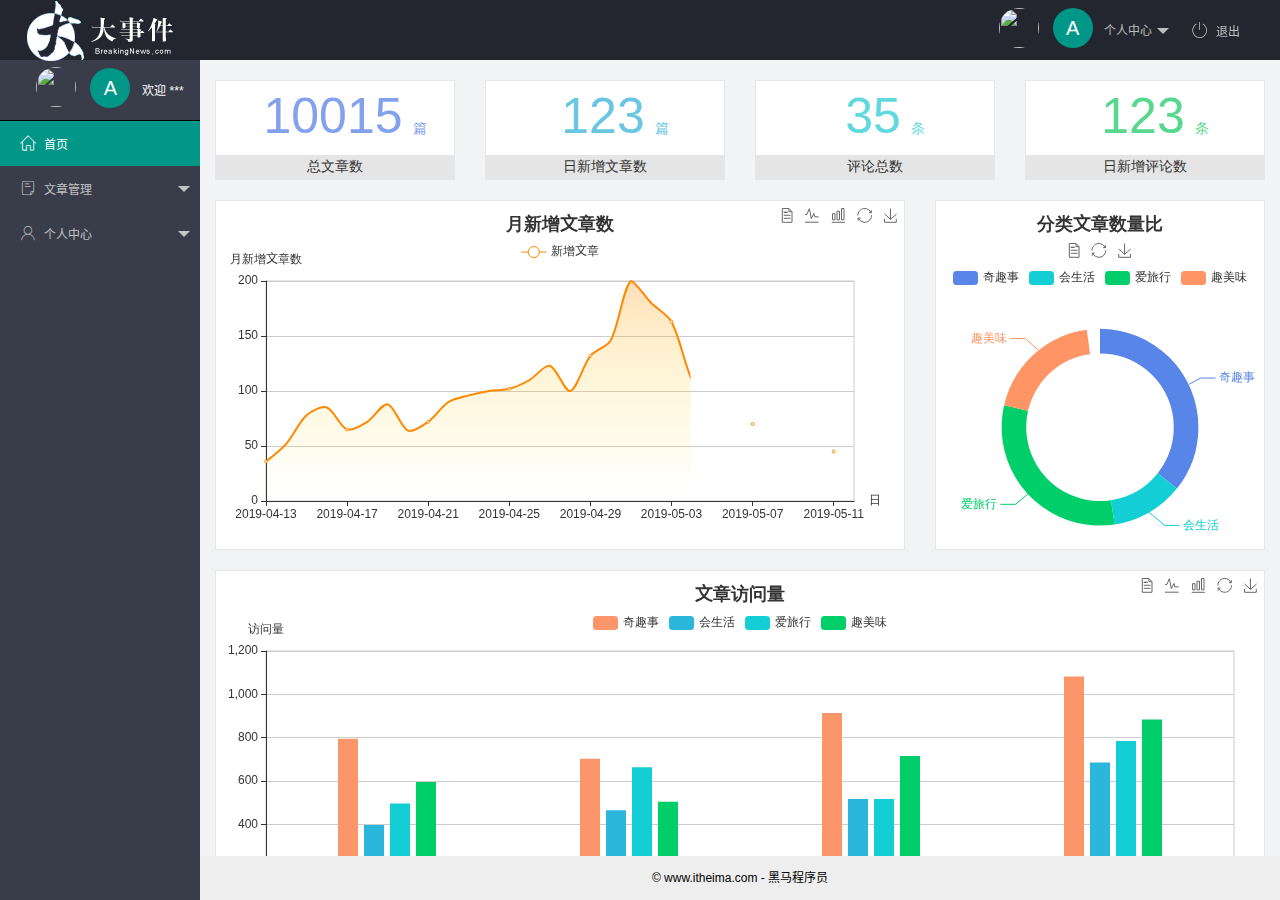
==== index.html @ e5ac7f01 "index完成" ====
<!DOCTYPE html>
<html lang="zh-CN">

<head>
    <meta charset="UTF-8">
    <meta name="viewport" content="width=device-width, initial-scale=1.0">
    <title>大事件后台首页</title>
    <link rel="stylesheet" href="./assets/lib/layui/css/layui.css">
    <link rel="stylesheet" href="./assets/fonts/iconfont.css">
    <link rel="stylesheet" href="./assets/css/index.css">
</head>

<body class="layui-layout-body">
    <div class="layui-layout layui-layout-admin">
        <div class="layui-header">
            <div class="layui-logo">
                <img src="./assets/images/logo.png" alt="">
            </div>
            <!-- 头部区域（可配合layui已有的水平导航） -->
            <ul class="layui-nav layui-layout-right">
                <li class="layui-nav-item">
                    <a href="javascript:;" class="userinfo">
                        <img src="http://t.cn/RCzsdCq" class="layui-nav-img">
                        <span class="textAvatar">A</span>
                        个人中心
                    </a>
                    <dl class="layui-nav-child">
                        <dd><a href="">基本资料</a></dd>
                        <dd><a href="">更换头像</a></dd>
                        <dd><a href="">重置密码</a></dd>
                    </dl>
                </li>
                <li class="layui-nav-item">
                    <a href="javascript:;" id="btnlogout"><span class="iconfont icon-tuichu"></span>退出</a>
                </li>
            </ul>
        </div>

        <div class="layui-side layui-bg-black">
            <div class="layui-side-scroll">
                <div class="userinfo">
                    <img src="http://t.cn/RCzsdCq" class="layui-nav-img">
                    <span class="textAvatar">A</span>
                    <span class="welcome">欢迎 ***</span>
                </div>
                <!-- 左侧导航区域（可配合layui已有的垂直导航） -->
                <ul class="layui-nav layui-nav-tree" lay-shrink="all">
                    <li class="layui-nav-item layui-this">
                        <a href="./home/dashboard.html" target="fm"><span class="iconfont icon-home"></span>首页</a>
                    </li>
                    <li class="layui-nav-item">
                        <a class="" href="javascript:;"><span class="iconfont icon-16"></span>文章管理</a>
                        <dl class="layui-nav-child">
                            <dd><a href="javascript:;"><i class="layui-icon layui-icon-app"></i> 文章类别</a></dd>
                            <dd><a href="javascript:;"><i class="layui-icon layui-icon-app"></i> 文章列表</a></dd>
                            <dd><a href="javascript:;"><i class="layui-icon layui-icon-app"></i> 文章发布</a></dd>
                        </dl>
                    </li>
                    <li class="layui-nav-item">
                        <a href="javascript:;"><span class="iconfont icon-user"></span>个人中心</a>
                        <dl class="layui-nav-child">
                            <dd><a href="javascript:;"><i class="layui-icon layui-icon-app"></i> 基本资料</a></dd>
                            <dd><a href="javascript:;"><i class="layui-icon layui-icon-app"></i> 更换头像</a></dd>
                            <dd><a href="javascript:;"><i class="layui-icon layui-icon-app"></i> 重置密码</a></dd>
                        </dl>
                    </li>
                </ul>
            </div>
        </div>

        <div class="layui-body">
            <!-- 内容主体区域 -->
            <iframe src="./home/dashboard.html" name="fm" frameborder="0"></iframe>
        </div>

        <div class="layui-footer">
            <!-- 底部固定区域 -->
            © www.itheima.com - 黑马程序员
        </div>
    </div>

    <script src="./assets/lib/layui/layui.all.js"></script>
    <script src="./assets/lib/jquery.js"></script>
    <script src="./assets/js/baseAPI.js"></script>
    <script src="./assets/js/index.js"></script>
</body>

</html>
---- assets/lib/layui/css/layui.css ----
/** layui-v2.5.5 MIT License By https://www.layui.com */
 .layui-inline,img{display:inline-block;vertical-align:middle}h1,h2,h3,h4,h5,h6{font-weight:400}.layui-edge,.layui-header,.layui-inline,.layui-main{position:relative}.layui-body,.layui-edge,.layui-elip{overflow:hidden}.layui-btn,.layui-edge,.layui-inline,img{vertical-align:middle}.layui-btn,.layui-disabled,.layui-icon,.layui-unselect{-moz-user-select:none;-webkit-user-select:none;-ms-user-select:none}.layui-elip,.layui-form-checkbox span,.layui-form-pane .layui-form-label{text-overflow:ellipsis;white-space:nowrap}.layui-breadcrumb,.layui-tree-btnGroup{visibility:hidden}blockquote,body,button,dd,div,dl,dt,form,h1,h2,h3,h4,h5,h6,input,li,ol,p,pre,td,textarea,th,ul{margin:0;padding:0;-webkit-tap-highlight-color:rgba(0,0,0,0)}a:active,a:hover{outline:0}img{border:none}li{list-style:none}table{border-collapse:collapse;border-spacing:0}h4,h5,h6{font-size:100%}button,input,optgroup,option,select,textarea{font-family:inherit;font-size:inherit;font-style:inherit;font-weight:inherit;outline:0}pre{white-space:pre-wrap;white-space:-moz-pre-wrap;white-space:-pre-wrap;white-space:-o-pre-wrap;word-wrap:break-word}body{line-height:24px;font:14px Helvetica Neue,Helvetica,PingFang SC,Tahoma,Arial,sans-serif}hr{height:1px;margin:10px 0;border:0;clear:both}a{color:#333;text-decoration:none}a:hover{color:#777}a cite{font-style:normal;*cursor:pointer}.layui-border-box,.layui-border-box *{box-sizing:border-box}.layui-box,.layui-box *{box-sizing:content-box}.layui-clear{clear:both;*zoom:1}.layui-clear:after{content:'\20';clear:both;*zoom:1;display:block;height:0}.layui-inline{*display:inline;*zoom:1}.layui-edge{display:inline-block;width:0;height:0;border-width:6px;border-style:dashed;border-color:transparent}.layui-edge-top{top:-4px;border-bottom-color:#999;border-bottom-style:solid}.layui-edge-right{border-left-color:#999;border-left-style:solid}.layui-edge-bottom{top:2px;border-top-color:#999;border-top-style:solid}.layui-edge-left{border-right-color:#999;border-right-style:solid}.layui-disabled,.layui-disabled:hover{color:#d2d2d2!important;cursor:not-allowed!important}.layui-circle{border-radius:100%}.layui-show{display:block!important}.layui-hide{display:none!important}@font-face{font-family:layui-icon;src:url(../font/iconfont.eot?v=250);src:url(../font/iconfont.eot?v=250#iefix) format('embedded-opentype'),url(../font/iconfont.woff2?v=250) format('woff2'),url(../font/iconfont.woff?v=250) format('woff'),url(../font/iconfont.ttf?v=250) format('truetype'),url(../font/iconfont.svg?v=250#layui-icon) format('svg')}.layui-icon{font-family:layui-icon!important;font-size:16px;font-style:normal;-webkit-font-smoothing:antialiased;-moz-osx-font-smoothing:grayscale}.layui-icon-reply-fill:before{content:"\e611"}.layui-icon-set-fill:before{content:"\e614"}.layui-icon-menu-fill:before{content:"\e60f"}.layui-icon-search:before{content:"\e615"}.layui-icon-share:before{content:"\e641"}.layui-icon-set-sm:before{content:"\e620"}.layui-icon-engine:before{content:"\e628"}.layui-icon-close:before{content:"\1006"}.layui-icon-close-fill:before{content:"\1007"}.layui-icon-chart-screen:before{content:"\e629"}.layui-icon-star:before{content:"\e600"}.layui-icon-circle-dot:before{content:"\e617"}.layui-icon-chat:before{content:"\e606"}.layui-icon-release:before{content:"\e609"}.layui-icon-list:before{content:"\e60a"}.layui-icon-chart:before{content:"\e62c"}.layui-icon-ok-circle:before{content:"\1005"}.layui-icon-layim-theme:before{content:"\e61b"}.layui-icon-table:before{content:"\e62d"}.layui-icon-right:before{content:"\e602"}.layui-icon-left:before{content:"\e603"}.layui-icon-cart-simple:before{content:"\e698"}.layui-icon-face-cry:before{content:"\e69c"}.layui-icon-face-smile:before{content:"\e6af"}.layui-icon-survey:before{content:"\e6b2"}.layui-icon-tree:before{content:"\e62e"}.layui-icon-upload-circle:before{content:"\e62f"}.layui-icon-add-circle:before{content:"\e61f"}.layui-icon-download-circle:before{content:"\e601"}.layui-icon-templeate-1:before{content:"\e630"}.layui-icon-util:before{content:"\e631"}.layui-icon-face-surprised:before{content:"\e664"}.layui-icon-edit:before{content:"\e642"}.layui-icon-speaker:before{content:"\e645"}.layui-icon-down:before{content:"\e61a"}.layui-icon-file:before{content:"\e621"}.layui-icon-layouts:before{content:"\e632"}.layui-icon-rate-half:before{content:"\e6c9"}.layui-icon-add-circle-fine:before{content:"\e608"}.layui-icon-prev-circle:before{content:"\e633"}.layui-icon-read:before{content:"\e705"}.layui-icon-404:before{content:"\e61c"}.layui-icon-carousel:before{content:"\e634"}.layui-icon-help:before{content:"\e607"}.layui-icon-code-circle:before{content:"\e635"}.layui-icon-water:before{content:"\e636"}.layui-icon-username:before{content:"\e66f"}.layui-icon-find-fill:before{content:"\e670"}.layui-icon-about:before{content:"\e60b"}.layui-icon-location:before{content:"\e715"}.layui-icon-up:before{content:"\e619"}.layui-icon-pause:before{content:"\e651"}.layui-icon-date:before{content:"\e637"}.layui-icon-layim-uploadfile:before{content:"\e61d"}.layui-icon-delete:before{content:"\e640"}.layui-icon-play:before{content:"\e652"}.layui-icon-top:before{content:"\e604"}.layui-icon-friends:before{content:"\e612"}.layui-icon-refresh-3:before{content:"\e9aa"}.layui-icon-ok:before{content:"\e605"}.layui-icon-layer:before{content:"\e638"}.layui-icon-face-smile-fine:before{content:"\e60c"}.layui-icon-dollar:before{content:"\e659"}.layui-icon-group:before{content:"\e613"}.layui-icon-layim-download:before{content:"\e61e"}.layui-icon-picture-fine:before{content:"\e60d"}.layui-icon-link:before{content:"\e64c"}.layui-icon-diamond:before{content:"\e735"}.layui-icon-log:before{content:"\e60e"}.layui-icon-rate-solid:before{content:"\e67a"}.layui-icon-fonts-del:before{content:"\e64f"}.layui-icon-unlink:before{content:"\e64d"}.layui-icon-fonts-clear:before{content:"\e639"}.layui-icon-triangle-r:before{content:"\e623"}.layui-icon-circle:before{content:"\e63f"}.layui-icon-radio:before{content:"\e643"}.layui-icon-align-center:before{content:"\e647"}.layui-icon-align-right:before{content:"\e648"}.layui-icon-align-left:before{content:"\e649"}.layui-icon-loading-1:before{content:"\e63e"}.layui-icon-return:before{content:"\e65c"}.layui-icon-fonts-strong:before{content:"\e62b"}.layui-icon-upload:before{content:"\e67c"}.layui-icon-dialogue:before{content:"\e63a"}.layui-icon-video:before{content:"\e6ed"}.layui-icon-headset:before{content:"\e6fc"}.layui-icon-cellphone-fine:before{content:"\e63b"}.layui-icon-add-1:before{content:"\e654"}.layui-icon-face-smile-b:before{content:"\e650"}.layui-icon-fonts-html:before{content:"\e64b"}.layui-icon-form:before{content:"\e63c"}.layui-icon-cart:before{content:"\e657"}.layui-icon-camera-fill:before{content:"\e65d"}.layui-icon-tabs:before{content:"\e62a"}.layui-icon-fonts-code:before{content:"\e64e"}.layui-icon-fire:before{content:"\e756"}.layui-icon-set:before{content:"\e716"}.layui-icon-fonts-u:before{content:"\e646"}.layui-icon-triangle-d:before{content:"\e625"}.layui-icon-tips:before{content:"\e702"}.layui-icon-picture:before{content:"\e64a"}.layui-icon-more-vertical:before{content:"\e671"}.layui-icon-flag:before{content:"\e66c"}.layui-icon-loading:before{content:"\e63d"}.layui-icon-fonts-i:before{content:"\e644"}.layui-icon-refresh-1:before{content:"\e666"}.layui-icon-rmb:before{content:"\e65e"}.layui-icon-home:before{content:"\e68e"}.layui-icon-user:before{content:"\e770"}.layui-icon-notice:before{content:"\e667"}.layui-icon-login-weibo:before{content:"\e675"}.layui-icon-voice:before{content:"\e688"}.layui-icon-upload-drag:before{content:"\e681"}.layui-icon-login-qq:before{content:"\e676"}.layui-icon-snowflake:before{content:"\e6b1"}.layui-icon-file-b:before{content:"\e655"}.layui-icon-template:before{content:"\e663"}.layui-icon-auz:before{content:"\e672"}.layui-icon-console:before{content:"\e665"}.layui-icon-app:before{content:"\e653"}.layui-icon-prev:before{content:"\e65a"}.layui-icon-website:before{content:"\e7ae"}.layui-icon-next:before{content:"\e65b"}.layui-icon-component:before{content:"\e857"}.layui-icon-more:before{content:"\e65f"}.layui-icon-login-wechat:before{content:"\e677"}.layui-icon-shrink-right:before{content:"\e668"}.layui-icon-spread-left:before{content:"\e66b"}.layui-icon-camera:before{content:"\e660"}.layui-icon-note:before{content:"\e66e"}.layui-icon-refresh:before{content:"\e669"}.layui-icon-female:before{content:"\e661"}.layui-icon-male:before{content:"\e662"}.layui-icon-password:before{content:"\e673"}.layui-icon-senior:before{content:"\e674"}.layui-icon-theme:before{content:"\e66a"}.layui-icon-tread:before{content:"\e6c5"}.layui-icon-praise:before{content:"\e6c6"}.layui-icon-star-fill:before{content:"\e658"}.layui-icon-rate:before{content:"\e67b"}.layui-icon-template-1:before{content:"\e656"}.layui-icon-vercode:before{content:"\e679"}.layui-icon-cellphone:before{content:"\e678"}.layui-icon-screen-full:before{content:"\e622"}.layui-icon-screen-restore:before{content:"\e758"}.layui-icon-cols:before{content:"\e610"}.layui-icon-export:before{content:"\e67d"}.layui-icon-print:before{content:"\e66d"}.layui-icon-slider:before{content:"\e714"}.layui-icon-addition:before{content:"\e624"}.layui-icon-subtraction:before{content:"\e67e"}.layui-icon-service:before{content:"\e626"}.layui-icon-transfer:before{content:"\e691"}.layui-main{width:1140px;margin:0 auto}.layui-header{z-index:1000;height:60px}.layui-header a:hover{transition:all .5s;-webkit-transition:all .5s}.layui-side{position:fixed;left:0;top:0;bottom:0;z-index:999;width:200px;overflow-x:hidden}.layui-side-scroll{position:relative;width:220px;height:100%;overflow-x:hidden}.layui-body{position:absolute;left:200px;right:0;top:0;bottom:0;z-index:998;width:auto;overflow-y:auto;box-sizing:border-box}.layui-layout-body{overflow:hidden}.layui-layout-admin .layui-header{background-color:#23262E}.layui-layout-admin .layui-side{top:60px;width:200px;overflow-x:hidden}.layui-layout-admin .layui-body{position:fixed;top:60px;bottom:44px}.layui-layout-admin .layui-main{width:auto;margin:0 15px}.layui-layout-admin .layui-footer{position:fixed;left:200px;right:0;bottom:0;height:44px;line-height:44px;padding:0 15px;background-color:#eee}.layui-layout-admin .layui-logo{position:absolute;left:0;top:0;width:200px;height:100%;line-height:60px;text-align:center;color:#009688;font-size:16px}.layui-layout-admin .layui-header .layui-nav{background:0 0}.layui-layout-left{position:absolute!important;left:200px;top:0}.layui-layout-right{position:absolute!important;right:0;top:0}.layui-container{position:relative;margin:0 auto;padding:0 15px;box-sizing:border-box}.layui-fluid{position:relative;margin:0 auto;padding:0 15px}.layui-row:after,.layui-row:before{content:'';display:block;clear:both}.layui-col-lg1,.layui-col-lg10,.layui-col-lg11,.layui-col-lg12,.layui-col-lg2,.layui-col-lg3,.layui-col-lg4,.layui-col-lg5,.layui-col-lg6,.layui-col-lg7,.layui-col-lg8,.layui-col-lg9,.layui-col-md1,.layui-col-md10,.layui-col-md11,.layui-col-md12,.layui-col-md2,.layui-col-md3,.layui-col-md4,.layui-col-md5,.layui-col-md6,.layui-col-md7,.layui-col-md8,.layui-col-md9,.layui-col-sm1,.layui-col-sm10,.layui-col-sm11,.layui-col-sm12,.layui-col-sm2,.layui-col-sm3,.layui-col-sm4,.layui-col-sm5,.layui-col-sm6,.layui-col-sm7,.layui-col-sm8,.layui-col-sm9,.layui-col-xs1,.layui-col-xs10,.layui-col-xs11,.layui-col-xs12,.layui-col-xs2,.layui-col-xs3,.layui-col-xs4,.layui-col-xs5,.layui-col-xs6,.layui-col-xs7,.layui-col-xs8,.layui-col-xs9{position:relative;display:block;box-sizing:border-box}.layui-col-xs1,.layui-col-xs10,.layui-col-xs11,.layui-col-xs12,.layui-col-xs2,.layui-col-xs3,.layui-col-xs4,.layui-col-xs5,.layui-col-xs6,.layui-col-xs7,.layui-col-xs8,.layui-col-xs9{float:left}.layui-col-xs1{width:8.33333333%}.layui-col-xs2{width:16.66666667%}.layui-col-xs3{width:25%}.layui-col-xs4{width:33.33333333%}.layui-col-xs5{width:41.66666667%}.layui-col-xs6{width:50%}.layui-col-xs7{width:58.33333333%}.layui-col-xs8{width:66.66666667%}.layui-col-xs9{width:75%}.layui-col-xs10{width:83.33333333%}.layui-col-xs11{width:91.66666667%}.layui-col-xs12{width:100%}.layui-col-xs-offset1{margin-left:8.33333333%}.layui-col-xs-offset2{margin-left:16.66666667%}.layui-col-xs-offset3{margin-left:25%}.layui-col-xs-offset4{margin-left:33.33333333%}.layui-col-xs-offset5{margin-left:41.66666667%}.layui-col-xs-offset6{margin-left:50%}.layui-col-xs-offset7{margin-left:58.33333333%}.layui-col-xs-offset8{margin-left:66.66666667%}.layui-col-xs-offset9{margin-left:75%}.layui-col-xs-offset10{margin-left:83.33333333%}.layui-col-xs-offset11{margin-left:91.66666667%}.layui-col-xs-offset12{margin-left:100%}@media screen and (max-width:768px){.layui-hide-xs{display:none!important}.layui-show-xs-block{display:block!important}.layui-show-xs-inline{display:inline!important}.layui-show-xs-inline-block{display:inline-block!important}}@media screen and (min-width:768px){.layui-container{width:750px}.layui-hide-sm{display:none!important}.layui-show-sm-block{display:block!important}.layui-show-sm-inline{display:inline!important}.layui-show-sm-inline-block{display:inline-block!important}.layui-col-sm1,.layui-col-sm10,.layui-col-sm11,.layui-col-sm12,.layui-col-sm2,.layui-col-sm3,.layui-col-sm4,.layui-col-sm5,.layui-col-sm6,.layui-col-sm7,.layui-col-sm8,.layui-col-sm9{float:left}.layui-col-sm1{width:8.33333333%}.layui-col-sm2{width:16.66666667%}.layui-col-sm3{width:25%}.layui-col-sm4{width:33.33333333%}.layui-col-sm5{width:41.66666667%}.layui-col-sm6{width:50%}.layui-col-sm7{width:58.33333333%}.layui-col-sm8{width:66.66666667%}.layui-col-sm9{width:75%}.layui-col-sm10{width:83.33333333%}.layui-col-sm11{width:91.66666667%}.layui-col-sm12{width:100%}.layui-col-sm-offset1{margin-left:8.33333333%}.layui-col-sm-offset2{margin-left:16.66666667%}.layui-col-sm-offset3{margin-left:25%}.layui-col-sm-offset4{margin-left:33.33333333%}.layui-col-sm-offset5{margin-left:41.66666667%}.layui-col-sm-offset6{margin-left:50%}.layui-col-sm-offset7{margin-left:58.33333333%}.layui-col-sm-offset8{margin-left:66.66666667%}.layui-col-sm-offset9{margin-left:75%}.layui-col-sm-offset10{margin-left:83.33333333%}.layui-col-sm-offset11{margin-left:91.66666667%}.layui-col-sm-offset12{margin-left:100%}}@media screen and (min-width:992px){.layui-container{width:970px}.layui-hide-md{display:none!important}.layui-show-md-block{display:block!important}.layui-show-md-inline{display:inline!important}.layui-show-md-inline-block{display:inline-block!important}.layui-col-md1,.layui-col-md10,.layui-col-md11,.layui-col-md12,.layui-col-md2,.layui-col-md3,.layui-col-md4,.layui-col-md5,.layui-col-md6,.layui-col-md7,.layui-col-md8,.layui-col-md9{float:left}.layui-col-md1{width:8.33333333%}.layui-col-md2{width:16.66666667%}.layui-col-md3{width:25%}.layui-col-md4{width:33.33333333%}.layui-col-md5{width:41.66666667%}.layui-col-md6{width:50%}.layui-col-md7{width:58.33333333%}.layui-col-md8{width:66.66666667%}.layui-col-md9{width:75%}.layui-col-md10{width:83.33333333%}.layui-col-md11{width:91.66666667%}.layui-col-md12{width:100%}.layui-col-md-offset1{margin-left:8.33333333%}.layui-col-md-offset2{margin-left:16.66666667%}.layui-col-md-offset3{margin-left:25%}.layui-col-md-offset4{margin-left:33.33333333%}.layui-col-md-offset5{margin-left:41.66666667%}.layui-col-md-offset6{margin-left:50%}.layui-col-md-offset7{margin-left:58.33333333%}.layui-col-md-offset8{margin-left:66.66666667%}.layui-col-md-offset9{margin-left:75%}.layui-col-md-offset10{margin-left:83.33333333%}.layui-col-md-offset11{margin-left:91.66666667%}.layui-col-md-offset12{margin-left:100%}}@media screen and (min-width:1200px){.layui-container{width:1170px}.layui-hide-lg{display:none!important}.layui-show-lg-block{display:block!important}.layui-show-lg-inline{display:inline!important}.layui-show-lg-inline-block{display:inline-block!important}.layui-col-lg1,.layui-col-lg10,.layui-col-lg11,.layui-col-lg12,.layui-col-lg2,.layui-col-lg3,.layui-col-lg4,.layui-col-lg5,.layui-col-lg6,.layui-col-lg7,.layui-col-lg8,.layui-col-lg9{float:left}.layui-col-lg1{width:8.33333333%}.layui-col-lg2{width:16.66666667%}.layui-col-lg3{width:25%}.layui-col-lg4{width:33.33333333%}.layui-col-lg5{width:41.66666667%}.layui-col-lg6{width:50%}.layui-col-lg7{width:58.33333333%}.layui-col-lg8{width:66.66666667%}.layui-col-lg9{width:75%}.layui-col-lg10{width:83.33333333%}.layui-col-lg11{width:91.66666667%}.layui-col-lg12{width:100%}.layui-col-lg-offset1{margin-left:8.33333333%}.layui-col-lg-offset2{margin-left:16.66666667%}.layui-col-lg-offset3{margin-left:25%}.layui-col-lg-offset4{margin-left:33.33333333%}.layui-col-lg-offset5{margin-left:41.66666667%}.layui-col-lg-offset6{margin-left:50%}.layui-col-lg-offset7{margin-left:58.33333333%}.layui-col-lg-offset8{margin-left:66.66666667%}.layui-col-lg-offset9{margin-left:75%}.layui-col-lg-offset10{margin-left:83.33333333%}.layui-col-lg-offset11{margin-left:91.66666667%}.layui-col-lg-offset12{margin-left:100%}}.layui-col-space1{margin:-.5px}.layui-col-space1>*{padding:.5px}.layui-col-space3{margin:-1.5px}.layui-col-space3>*{padding:1.5px}.layui-col-space5{margin:-2.5px}.layui-col-space5>*{padding:2.5px}.layui-col-space8{margin:-3.5px}.layui-col-space8>*{padding:3.5px}.layui-col-space10{margin:-5px}.layui-col-space10>*{padding:5px}.layui-col-space12{margin:-6px}.layui-col-space12>*{padding:6px}.layui-col-space15{margin:-7.5px}.layui-col-space15>*{padding:7.5px}.layui-col-space18{margin:-9px}.layui-col-space18>*{padding:9px}.layui-col-space20{margin:-10px}.layui-col-space20>*{padding:10px}.layui-col-space22{margin:-11px}.layui-col-space22>*{padding:11px}.layui-col-space25{margin:-12.5px}.layui-col-space25>*{padding:12.5px}.layui-col-space30{margin:-15px}.layui-col-space30>*{padding:15px}.layui-btn,.layui-input,.layui-select,.layui-textarea,.layui-upload-button{outline:0;-webkit-appearance:none;transition:all .3s;-webkit-transition:all .3s;box-sizing:border-box}.layui-elem-quote{margin-bottom:10px;padding:15px;line-height:22px;border-left:5px solid #009688;border-radius:0 2px 2px 0;background-color:#f2f2f2}.layui-quote-nm{border-style:solid;border-width:1px 1px 1px 5px;background:0 0}.layui-elem-field{margin-bottom:10px;padding:0;border-width:1px;border-style:solid}.layui-elem-field legend{margin-left:20px;padding:0 10px;font-size:20px;font-weight:300}.layui-field-title{margin:10px 0 20px;border-width:1px 0 0}.layui-field-box{padding:10px 15px}.layui-field-title .layui-field-box{padding:10px 0}.layui-progress{position:relative;height:6px;border-radius:20px;background-color:#e2e2e2}.layui-progress-bar{position:absolute;left:0;top:0;width:0;max-width:100%;height:6px;border-radius:20px;text-align:right;background-color:#5FB878;transition:all .3s;-webkit-transition:all .3s}.layui-progress-big,.layui-progress-big .layui-progress-bar{height:18px;line-height:18px}.layui-progress-text{position:relative;top:-20px;line-height:18px;font-size:12px;color:#666}.layui-progress-big .layui-progress-text{position:static;padding:0 10px;color:#fff}.layui-collapse{border-width:1px;border-style:solid;border-radius:2px}.layui-colla-content,.layui-colla-item{border-top-width:1px;border-top-style:solid}.layui-colla-item:first-child{border-top:none}.layui-colla-title{position:relative;height:42px;line-height:42px;padding:0 15px 0 35px;color:#333;background-color:#f2f2f2;cursor:pointer;font-size:14px;overflow:hidden}.layui-colla-content{display:none;padding:10px 15px;line-height:22px;color:#666}.layui-colla-icon{position:absolute;left:15px;top:0;font-size:14px}.layui-card{margin-bottom:15px;border-radius:2px;background-color:#fff;box-shadow:0 1px 2px 0 rgba(0,0,0,.05)}.layui-card:last-child{margin-bottom:0}.layui-card-header{position:relative;height:42px;line-height:42px;padding:0 15px;border-bottom:1px solid #f6f6f6;color:#333;border-radius:2px 2px 0 0;font-size:14px}.layui-bg-black,.layui-bg-blue,.layui-bg-cyan,.layui-bg-green,.layui-bg-orange,.layui-bg-red{color:#fff!important}.layui-card-body{position:relative;padding:10px 15px;line-height:24px}.layui-card-body[pad15]{padding:15px}.layui-card-body[pad20]{padding:20px}.layui-card-body .layui-table{margin:5px 0}.layui-card .layui-tab{margin:0}.layui-panel-window{position:relative;padding:15px;border-radius:0;border-top:5px solid #E6E6E6;background-color:#fff}.layui-auxiliar-moving{position:fixed;left:0;right:0;top:0;bottom:0;width:100%;height:100%;background:0 0;z-index:9999999999}.layui-form-label,.layui-form-mid,.layui-form-select,.layui-input-block,.layui-input-inline,.layui-textarea{position:relative}.layui-bg-red{background-color:#FF5722!important}.layui-bg-orange{background-color:#FFB800!important}.layui-bg-green{background-color:#009688!important}.layui-bg-cyan{background-color:#2F4056!important}.layui-bg-blue{background-color:#1E9FFF!important}.layui-bg-black{background-color:#393D49!important}.layui-bg-gray{background-color:#eee!important;color:#666!important}.layui-badge-rim,.layui-colla-content,.layui-colla-item,.layui-collapse,.layui-elem-field,.layui-form-pane .layui-form-item[pane],.layui-form-pane .layui-form-label,.layui-input,.layui-layedit,.layui-layedit-tool,.layui-quote-nm,.layui-select,.layui-tab-bar,.layui-tab-card,.layui-tab-title,.layui-tab-title .layui-this:after,.layui-textarea{border-color:#e6e6e6}.layui-timeline-item:before,hr{background-color:#e6e6e6}.layui-text{line-height:22px;font-size:14px;color:#666}.layui-text h1,.layui-text h2,.layui-text h3{font-weight:500;color:#333}.layui-text h1{font-size:30px}.layui-text h2{font-size:24px}.layui-text h3{font-size:18px}.layui-text a:not(.layui-btn){color:#01AAED}.layui-text a:not(.layui-btn):hover{text-decoration:underline}.layui-text ul{padding:5px 0 5px 15px}.layui-text ul li{margin-top:5px;list-style-type:disc}.layui-text em,.layui-word-aux{color:#999!important;padding:0 5px!important}.layui-btn{display:inline-block;height:38px;line-height:38px;padding:0 18px;background-color:#009688;color:#fff;white-space:nowrap;text-align:center;font-size:14px;border:none;border-radius:2px;cursor:pointer}.layui-btn:hover{opacity:.8;filter:alpha(opacity=80);color:#fff}.layui-btn:active{opacity:1;filter:alpha(opacity=100)}.layui-btn+.layui-btn{margin-left:10px}.layui-btn-container{font-size:0}.layui-btn-container .layui-btn{margin-right:10px;margin-bottom:10px}.layui-btn-container .layui-btn+.layui-btn{margin-left:0}.layui-table .layui-btn-container .layui-btn{margin-bottom:9px}.layui-btn-radius{border-radius:100px}.layui-btn .layui-icon{margin-right:3px;font-size:18px;vertical-align:bottom;vertical-align:middle\9}.layui-btn-primary{border:1px solid #C9C9C9;background-color:#fff;color:#555}.layui-btn-primary:hover{border-color:#009688;color:#333}.layui-btn-normal{background-color:#1E9FFF}.layui-btn-warm{background-color:#FFB800}.layui-btn-danger{background-color:#FF5722}.layui-btn-checked{background-color:#5FB878}.layui-btn-disabled,.layui-btn-disabled:active,.layui-btn-disabled:hover{border:1px solid #e6e6e6;background-color:#FBFBFB;color:#C9C9C9;cursor:not-allowed;opacity:1}.layui-btn-lg{height:44px;line-height:44px;padding:0 25px;font-size:16px}.layui-btn-sm{height:30px;line-height:30px;padding:0 10px;font-size:12px}.layui-btn-sm i{font-size:16px!important}.layui-btn-xs{height:22px;line-height:22px;padding:0 5px;font-size:12px}.layui-btn-xs i{font-size:14px!important}.layui-btn-group{display:inline-block;vertical-align:middle;font-size:0}.layui-btn-group .layui-btn{margin-left:0!important;margin-right:0!important;border-left:1px solid rgba(255,255,255,.5);border-radius:0}.layui-btn-group .layui-btn-primary{border-left:none}.layui-btn-group .layui-btn-primary:hover{border-color:#C9C9C9;color:#009688}.layui-btn-group .layui-btn:first-child{border-left:none;border-radius:2px 0 0 2px}.layui-btn-group .layui-btn-primary:first-child{border-left:1px solid #c9c9c9}.layui-btn-group .layui-btn:last-child{border-radius:0 2px 2px 0}.layui-btn-group .layui-btn+.layui-btn{margin-left:0}.layui-btn-group+.layui-btn-group{margin-left:10px}.layui-btn-fluid{width:100%}.layui-input,.layui-select,.layui-textarea{height:38px;line-height:1.3;line-height:38px\9;border-width:1px;border-style:solid;background-color:#fff;border-radius:2px}.layui-input::-webkit-input-placeholder,.layui-select::-webkit-input-placeholder,.layui-textarea::-webkit-input-placeholder{line-height:1.3}.layui-input,.layui-textarea{display:block;width:100%;padding-left:10px}.layui-input:hover,.layui-textarea:hover{border-color:#D2D2D2!important}.layui-input:focus,.layui-textarea:focus{border-color:#C9C9C9!important}.layui-textarea{min-height:100px;height:auto;line-height:20px;padding:6px 10px;resize:vertical}.layui-select{padding:0 10px}.layui-form input[type=checkbox],.layui-form input[type=radio],.layui-form select{display:none}.layui-form [lay-ignore]{display:initial}.layui-form-item{margin-bottom:15px;clear:both;*zoom:1}.layui-form-item:after{content:'\20';clear:both;*zoom:1;display:block;height:0}.layui-form-label{float:left;display:block;padding:9px 15px;width:80px;font-weight:400;line-height:20px;text-align:right}.layui-form-label-col{display:block;float:none;padding:9px 0;line-height:20px;text-align:left}.layui-form-item .layui-inline{margin-bottom:5px;margin-right:10px}.layui-input-block{margin-left:110px;min-height:36px}.layui-input-inline{display:inline-block;vertical-align:middle}.layui-form-item .layui-input-inline{float:left;width:190px;margin-right:10px}.layui-form-text .layui-input-inline{width:auto}.layui-form-mid{float:left;display:block;padding:9px 0!important;line-height:20px;margin-right:10px}.layui-form-danger+.layui-form-select .layui-input,.layui-form-danger:focus{border-color:#FF5722!important}.layui-form-select .layui-input{padding-right:30px;cursor:pointer}.layui-form-select .layui-edge{position:absolute;right:10px;top:50%;margin-top:-3px;cursor:pointer;border-width:6px;border-top-color:#c2c2c2;border-top-style:solid;transition:all .3s;-webkit-transition:all .3s}.layui-form-select dl{display:none;position:absolute;left:0;top:42px;padding:5px 0;z-index:899;min-width:100%;border:1px solid #d2d2d2;max-height:300px;overflow-y:auto;background-color:#fff;border-radius:2px;box-shadow:0 2px 4px rgba(0,0,0,.12);box-sizing:border-box}.layui-form-select dl dd,.layui-form-select dl dt{padding:0 10px;line-height:36px;white-space:nowrap;overflow:hidden;text-overflow:ellipsis}.layui-form-select dl dt{font-size:12px;color:#999}.layui-form-select dl dd{cursor:pointer}.layui-form-select dl dd:hover{background-color:#f2f2f2;-webkit-transition:.5s all;transition:.5s all}.layui-form-select .layui-select-group dd{padding-left:20px}.layui-form-select dl dd.layui-select-tips{padding-left:10px!important;color:#999}.layui-form-select dl dd.layui-this{background-color:#5FB878;color:#fff}.layui-form-checkbox,.layui-form-select dl dd.layui-disabled{background-color:#fff}.layui-form-selected dl{display:block}.layui-form-checkbox,.layui-form-checkbox *,.layui-form-switch{display:inline-block;vertical-align:middle}.layui-form-selected .layui-edge{margin-top:-9px;-webkit-transform:rotate(180deg);transform:rotate(180deg);margin-top:-3px\9}:root .layui-form-selected .layui-edge{margin-top:-9px\0/IE9}.layui-form-selectup dl{top:auto;bottom:42px}.layui-select-none{margin:5px 0;text-align:center;color:#999}.layui-select-disabled .layui-disabled{border-color:#eee!important}.layui-select-disabled .layui-edge{border-top-color:#d2d2d2}.layui-form-checkbox{position:relative;height:30px;line-height:30px;margin-right:10px;padding-right:30px;cursor:pointer;font-size:0;-webkit-transition:.1s linear;transition:.1s linear;box-sizing:border-box}.layui-form-checkbox span{padding:0 10px;height:100%;font-size:14px;border-radius:2px 0 0 2px;background-color:#d2d2d2;color:#fff;overflow:hidden}.layui-form-checkbox:hover span{background-color:#c2c2c2}.layui-form-checkbox i{position:absolute;right:0;top:0;width:30px;height:28px;border:1px solid #d2d2d2;border-left:none;border-radius:0 2px 2px 0;color:#fff;font-size:20px;text-align:center}.layui-form-checkbox:hover i{border-color:#c2c2c2;color:#c2c2c2}.layui-form-checked,.layui-form-checked:hover{border-color:#5FB878}.layui-form-checked span,.layui-form-checked:hover span{background-color:#5FB878}.layui-form-checked i,.layui-form-checked:hover i{color:#5FB878}.layui-form-item .layui-form-checkbox{margin-top:4px}.layui-form-checkbox[lay-skin=primary]{height:auto!important;line-height:normal!important;min-width:18px;min-height:18px;border:none!important;margin-right:0;padding-left:28px;padding-right:0;background:0 0}.layui-form-checkbox[lay-skin=primary] span{padding-left:0;padding-right:15px;line-height:18px;background:0 0;color:#666}.layui-form-checkbox[lay-skin=primary] i{right:auto;left:0;width:16px;height:16px;line-height:16px;border:1px solid #d2d2d2;font-size:12px;border-radius:2px;background-color:#fff;-webkit-transition:.1s linear;transition:.1s linear}.layui-form-checkbox[lay-skin=primary]:hover i{border-color:#5FB878;color:#fff}.layui-form-checked[lay-skin=primary] i{border-color:#5FB878!important;background-color:#5FB878;color:#fff}.layui-checkbox-disbaled[lay-skin=primary] span{background:0 0!important;color:#c2c2c2}.layui-checkbox-disbaled[lay-skin=primary]:hover i{border-color:#d2d2d2}.layui-form-item .layui-form-checkbox[lay-skin=primary]{margin-top:10px}.layui-form-switch{position:relative;height:22px;line-height:22px;min-width:35px;padding:0 5px;margin-top:8px;border:1px solid #d2d2d2;border-radius:20px;cursor:pointer;background-color:#fff;-webkit-transition:.1s linear;transition:.1s linear}.layui-form-switch i{position:absolute;left:5px;top:3px;width:16px;height:16px;border-radius:20px;background-color:#d2d2d2;-webkit-transition:.1s linear;transition:.1s linear}.layui-form-switch em{position:relative;top:0;width:25px;margin-left:21px;padding:0!important;text-align:center!important;color:#999!important;font-style:normal!important;font-size:12px}.layui-form-onswitch{border-color:#5FB878;background-color:#5FB878}.layui-checkbox-disbaled,.layui-checkbox-disbaled i{border-color:#e2e2e2!important}.layui-form-onswitch i{left:100%;margin-left:-21px;background-color:#fff}.layui-form-onswitch em{margin-left:5px;margin-right:21px;color:#fff!important}.layui-checkbox-disbaled span{background-color:#e2e2e2!important}.layui-checkbox-disbaled:hover i{color:#fff!important}[lay-radio]{display:none}.layui-form-radio,.layui-form-radio *{display:inline-block;vertical-align:middle}.layui-form-radio{line-height:28px;margin:6px 10px 0 0;padding-right:10px;cursor:pointer;font-size:0}.layui-form-radio *{font-size:14px}.layui-form-radio>i{margin-right:8px;font-size:22px;color:#c2c2c2}.layui-form-radio>i:hover,.layui-form-radioed>i{color:#5FB878}.layui-radio-disbaled>i{color:#e2e2e2!important}.layui-form-pane .layui-form-label{width:110px;padding:8px 15px;height:38px;line-height:20px;border-width:1px;border-style:solid;border-radius:2px 0 0 2px;text-align:center;background-color:#FBFBFB;overflow:hidden;box-sizing:border-box}.layui-form-pane .layui-input-inline{margin-left:-1px}.layui-form-pane .layui-input-block{margin-left:110px;left:-1px}.layui-form-pane .layui-input{border-radius:0 2px 2px 0}.layui-form-pane .layui-form-text .layui-form-label{float:none;width:100%;border-radius:2px;box-sizing:border-box;text-align:left}.layui-form-pane .layui-form-text .layui-input-inline{display:block;margin:0;top:-1px;clear:both}.layui-form-pane .layui-form-text .layui-input-block{margin:0;left:0;top:-1px}.layui-form-pane .layui-form-text .layui-textarea{min-height:100px;border-radius:0 0 2px 2px}.layui-form-pane .layui-form-checkbox{margin:4px 0 4px 10px}.layui-form-pane .layui-form-radio,.layui-form-pane .layui-form-switch{margin-top:6px;margin-left:10px}.layui-form-pane .layui-form-item[pane]{position:relative;border-width:1px;border-style:solid}.layui-form-pane .layui-form-item[pane] .layui-form-label{position:absolute;left:0;top:0;height:100%;border-width:0 1px 0 0}.layui-form-pane .layui-form-item[pane] .layui-input-inline{margin-left:110px}@media screen and (max-width:450px){.layui-form-item .layui-form-label{text-overflow:ellipsis;overflow:hidden;white-space:nowrap}.layui-form-item .layui-inline{display:block;margin-right:0;margin-bottom:20px;clear:both}.layui-form-item .layui-inline:after{content:'\20';clear:both;display:block;height:0}.layui-form-item .layui-input-inline{display:block;float:none;left:-3px;width:auto;margin:0 0 10px 112px}.layui-form-item .layui-input-inline+.layui-form-mid{margin-left:110px;top:-5px;padding:0}.layui-form-item .layui-form-checkbox{margin-right:5px;margin-bottom:5px}}.layui-layedit{border-width:1px;border-style:solid;border-radius:2px}.layui-layedit-tool{padding:3px 5px;border-bottom-width:1px;border-bottom-style:solid;font-size:0}.layedit-tool-fixed{position:fixed;top:0;border-top:1px solid #e2e2e2}.layui-layedit-tool .layedit-tool-mid,.layui-layedit-tool .layui-icon{display:inline-block;vertical-align:middle;text-align:center;font-size:14px}.layui-layedit-tool .layui-icon{position:relative;width:32px;height:30px;line-height:30px;margin:3px 5px;color:#777;cursor:pointer;border-radius:2px}.layui-layedit-tool .layui-icon:hover{color:#393D49}.layui-layedit-tool .layui-icon:active{color:#000}.layui-layedit-tool .layedit-tool-active{background-color:#e2e2e2;color:#000}.layui-layedit-tool .layui-disabled,.layui-layedit-tool .layui-disabled:hover{color:#d2d2d2;cursor:not-allowed}.layui-layedit-tool .layedit-tool-mid{width:1px;height:18px;margin:0 10px;background-color:#d2d2d2}.layedit-tool-html{width:50px!important;font-size:30px!important}.layedit-tool-b,.layedit-tool-code,.layedit-tool-help{font-size:16px!important}.layedit-tool-d,.layedit-tool-face,.layedit-tool-image,.layedit-tool-unlink{font-size:18px!important}.layedit-tool-image input{position:absolute;font-size:0;left:0;top:0;width:100%;height:100%;opacity:.01;filter:Alpha(opacity=1);cursor:pointer}.layui-layedit-iframe iframe{display:block;width:100%}#LAY_layedit_code{overflow:hidden}.layui-laypage{display:inline-block;*display:inline;*zoom:1;vertical-align:middle;margin:10px 0;font-size:0}.layui-laypage>a:first-child,.layui-laypage>a:first-child em{border-radius:2px 0 0 2px}.layui-laypage>a:last-child,.layui-laypage>a:last-child em{border-radius:0 2px 2px 0}.layui-laypage>:first-child{margin-left:0!important}.layui-laypage>:last-child{margin-right:0!important}.layui-laypage a,.layui-laypage button,.layui-laypage input,.layui-laypage select,.layui-laypage span{border:1px solid #e2e2e2}.layui-laypage a,.layui-laypage span{display:inline-block;*display:inline;*zoom:1;vertical-align:middle;padding:0 15px;height:28px;line-height:28px;margin:0 -1px 5px 0;background-color:#fff;color:#333;font-size:12px}.layui-flow-more a *,.layui-laypage input,.layui-table-view select[lay-ignore]{display:inline-block}.layui-laypage a:hover{color:#009688}.layui-laypage em{font-style:normal}.layui-laypage .layui-laypage-spr{color:#999;font-weight:700}.layui-laypage a{text-decoration:none}.layui-laypage .layui-laypage-curr{position:relative}.layui-laypage .layui-laypage-curr em{position:relative;color:#fff}.layui-laypage .layui-laypage-curr .layui-laypage-em{position:absolute;left:-1px;top:-1px;padding:1px;width:100%;height:100%;background-color:#009688}.layui-laypage-em{border-radius:2px}.layui-laypage-next em,.layui-laypage-prev em{font-family:Sim sun;font-size:16px}.layui-laypage .layui-laypage-count,.layui-laypage .layui-laypage-limits,.layui-laypage .layui-laypage-refresh,.layui-laypage .layui-laypage-skip{margin-left:10px;margin-right:10px;padding:0;border:none}.layui-laypage .layui-laypage-limits,.layui-laypage .layui-laypage-refresh{vertical-align:top}.layui-laypage .layui-laypage-refresh i{font-size:18px;cursor:pointer}.layui-laypage select{height:22px;padding:3px;border-radius:2px;cursor:pointer}.layui-laypage .layui-laypage-skip{height:30px;line-height:30px;color:#999}.layui-laypage button,.layui-laypage input{height:30px;line-height:30px;border-radius:2px;vertical-align:top;background-color:#fff;box-sizing:border-box}.layui-laypage input{width:40px;margin:0 10px;padding:0 3px;text-align:center}.layui-laypage input:focus,.layui-laypage select:focus{border-color:#009688!important}.layui-laypage button{margin-left:10px;padding:0 10px;cursor:pointer}.layui-table,.layui-table-view{margin:10px 0}.layui-flow-more{margin:10px 0;text-align:center;color:#999;font-size:14px}.layui-flow-more a{height:32px;line-height:32px}.layui-flow-more a *{vertical-align:top}.layui-flow-more a cite{padding:0 20px;border-radius:3px;background-color:#eee;color:#333;font-style:normal}.layui-flow-more a cite:hover{opacity:.8}.layui-flow-more a i{font-size:30px;color:#737383}.layui-table{width:100%;background-color:#fff;color:#666}.layui-table tr{transition:all .3s;-webkit-transition:all .3s}.layui-table th{text-align:left;font-weight:400}.layui-table tbody tr:hover,.layui-table thead tr,.layui-table-click,.layui-table-header,.layui-table-hover,.layui-table-mend,.layui-table-patch,.layui-table-tool,.layui-table-total,.layui-table-total tr,.layui-table[lay-even] tr:nth-child(even){background-color:#f2f2f2}.layui-table td,.layui-table th,.layui-table-col-set,.layui-table-fixed-r,.layui-table-grid-down,.layui-table-header,.layui-table-page,.layui-table-tips-main,.layui-table-tool,.layui-table-total,.layui-table-view,.layui-table[lay-skin=line],.layui-table[lay-skin=row]{border-width:1px;border-style:solid;border-color:#e6e6e6}.layui-table td,.layui-table th{position:relative;padding:9px 15px;min-height:20px;line-height:20px;font-size:14px}.layui-table[lay-skin=line] td,.layui-table[lay-skin=line] th{border-width:0 0 1px}.layui-table[lay-skin=row] td,.layui-table[lay-skin=row] th{border-width:0 1px 0 0}.layui-table[lay-skin=nob] td,.layui-table[lay-skin=nob] th{border:none}.layui-table img{max-width:100px}.layui-table[lay-size=lg] td,.layui-table[lay-size=lg] th{padding:15px 30px}.layui-table-view .layui-table[lay-size=lg] .layui-table-cell{height:40px;line-height:40px}.layui-table[lay-size=sm] td,.layui-table[lay-size=sm] th{font-size:12px;padding:5px 10px}.layui-table-view .layui-table[lay-size=sm] .layui-table-cell{height:20px;line-height:20px}.layui-table[lay-data]{display:none}.layui-table-box{position:relative;overflow:hidden}.layui-table-view .layui-table{position:relative;width:auto;margin:0}.layui-table-view .layui-table[lay-skin=line]{border-width:0 1px 0 0}.layui-table-view .layui-table[lay-skin=row]{border-width:0 0 1px}.layui-table-view .layui-table td,.layui-table-view .layui-table th{padding:5px 0;border-top:none;border-left:none}.layui-table-view .layui-table th.layui-unselect .layui-table-cell span{cursor:pointer}.layui-table-view .layui-table td{cursor:default}.layui-table-view .layui-table td[data-edit=text]{cursor:text}.layui-table-view .layui-form-checkbox[lay-skin=primary] i{width:18px;height:18px}.layui-table-view .layui-form-radio{line-height:0;padding:0}.layui-table-view .layui-form-radio>i{margin:0;font-size:20px}.layui-table-init{position:absolute;left:0;top:0;width:100%;height:100%;text-align:center;z-index:110}.layui-table-init .layui-icon{position:absolute;left:50%;top:50%;margin:-15px 0 0 -15px;font-size:30px;color:#c2c2c2}.layui-table-header{border-width:0 0 1px;overflow:hidden}.layui-table-header .layui-table{margin-bottom:-1px}.layui-table-tool .layui-inline[lay-event]{position:relative;width:26px;height:26px;padding:5px;line-height:16px;margin-right:10px;text-align:center;color:#333;border:1px solid #ccc;cursor:pointer;-webkit-transition:.5s all;transition:.5s all}.layui-table-tool .layui-inline[lay-event]:hover{border:1px solid #999}.layui-table-tool-temp{padding-right:120px}.layui-table-tool-self{position:absolute;right:17px;top:10px}.layui-table-tool .layui-table-tool-self .layui-inline[lay-event]{margin:0 0 0 10px}.layui-table-tool-panel{position:absolute;top:29px;left:-1px;padding:5px 0;min-width:150px;min-height:40px;border:1px solid #d2d2d2;text-align:left;overflow-y:auto;background-color:#fff;box-shadow:0 2px 4px rgba(0,0,0,.12)}.layui-table-cell,.layui-table-tool-panel li{overflow:hidden;text-overflow:ellipsis;white-space:nowrap}.layui-table-tool-panel li{padding:0 10px;line-height:30px;-webkit-transition:.5s all;transition:.5s all}.layui-table-tool-panel li .layui-form-checkbox[lay-skin=primary]{width:100%;padding-left:28px}.layui-table-tool-panel li:hover{background-color:#f2f2f2}.layui-table-tool-panel li .layui-form-checkbox[lay-skin=primary] i{position:absolute;left:0;top:0}.layui-table-tool-panel li .layui-form-checkbox[lay-skin=primary] span{padding:0}.layui-table-tool .layui-table-tool-self .layui-table-tool-panel{left:auto;right:-1px}.layui-table-col-set{position:absolute;right:0;top:0;width:20px;height:100%;border-width:0 0 0 1px;background-color:#fff}.layui-table-sort{width:10px;height:20px;margin-left:5px;cursor:pointer!important}.layui-table-sort .layui-edge{position:absolute;left:5px;border-width:5px}.layui-table-sort .layui-table-sort-asc{top:3px;border-top:none;border-bottom-style:solid;border-bottom-color:#b2b2b2}.layui-table-sort .layui-table-sort-asc:hover{border-bottom-color:#666}.layui-table-sort .layui-table-sort-desc{bottom:5px;border-bottom:none;border-top-style:solid;border-top-color:#b2b2b2}.layui-table-sort .layui-table-sort-desc:hover{border-top-color:#666}.layui-table-sort[lay-sort=asc] .layui-table-sort-asc{border-bottom-color:#000}.layui-table-sort[lay-sort=desc] .layui-table-sort-desc{border-top-color:#000}.layui-table-cell{height:28px;line-height:28px;padding:0 15px;position:relative;box-sizing:border-box}.layui-table-cell .layui-form-checkbox[lay-skin=primary]{top:-1px;padding:0}.layui-table-cell .layui-table-link{color:#01AAED}.laytable-cell-checkbox,.laytable-cell-numbers,.laytable-cell-radio,.laytable-cell-space{padding:0;text-align:center}.layui-table-body{position:relative;overflow:auto;margin-right:-1px;margin-bottom:-1px}.layui-table-body .layui-none{line-height:26px;padding:15px;text-align:center;color:#999}.layui-table-fixed{position:absolute;left:0;top:0;z-index:101}.layui-table-fixed .layui-table-body{overflow:hidden}.layui-table-fixed-l{box-shadow:0 -1px 8px rgba(0,0,0,.08)}.layui-table-fixed-r{left:auto;right:-1px;border-width:0 0 0 1px;box-shadow:-1px 0 8px rgba(0,0,0,.08)}.layui-table-fixed-r .layui-table-header{position:relative;overflow:visible}.layui-table-mend{position:absolute;right:-49px;top:0;height:100%;width:50px}.layui-table-tool{position:relative;z-index:890;width:100%;min-height:50px;line-height:30px;padding:10px 15px;border-width:0 0 1px}.layui-table-tool .layui-btn-container{margin-bottom:-10px}.layui-table-page,.layui-table-total{border-width:1px 0 0;margin-bottom:-1px;overflow:hidden}.layui-table-page{position:relative;width:100%;padding:7px 7px 0;height:41px;font-size:12px;white-space:nowrap}.layui-table-page>div{height:26px}.layui-table-page .layui-laypage{margin:0}.layui-table-page .layui-laypage a,.layui-table-page .layui-laypage span{height:26px;line-height:26px;margin-bottom:10px;border:none;background:0 0}.layui-table-page .layui-laypage a,.layui-table-page .layui-laypage span.layui-laypage-curr{padding:0 12px}.layui-table-page .layui-laypage span{margin-left:0;padding:0}.layui-table-page .layui-laypage .layui-laypage-prev{margin-left:-7px!important}.layui-table-page .layui-laypage .layui-laypage-curr .layui-laypage-em{left:0;top:0;padding:0}.layui-table-page .layui-laypage button,.layui-table-page .layui-laypage input{height:26px;line-height:26px}.layui-table-page .layui-laypage input{width:40px}.layui-table-page .layui-laypage button{padding:0 10px}.layui-table-page select{height:18px}.layui-table-patch .layui-table-cell{padding:0;width:30px}.layui-table-edit{position:absolute;left:0;top:0;width:100%;height:100%;padding:0 14px 1px;border-radius:0;box-shadow:1px 1px 20px rgba(0,0,0,.15)}.layui-table-edit:focus{border-color:#5FB878!important}select.layui-table-edit{padding:0 0 0 10px;border-color:#C9C9C9}.layui-table-view .layui-form-checkbox,.layui-table-view .layui-form-radio,.layui-table-view .layui-form-switch{top:0;margin:0;box-sizing:content-box}.layui-table-view .layui-form-checkbox{top:-1px;height:26px;line-height:26px}.layui-table-view .layui-form-checkbox i{height:26px}.layui-table-grid .layui-table-cell{overflow:visible}.layui-table-grid-down{position:absolute;top:0;right:0;width:26px;height:100%;padding:5px 0;border-width:0 0 0 1px;text-align:center;background-color:#fff;color:#999;cursor:pointer}.layui-table-grid-down .layui-icon{position:absolute;top:50%;left:50%;margin:-8px 0 0 -8px}.layui-table-grid-down:hover{background-color:#fbfbfb}body .layui-table-tips .layui-layer-content{background:0 0;padding:0;box-shadow:0 1px 6px rgba(0,0,0,.12)}.layui-table-tips-main{margin:-44px 0 0 -1px;max-height:150px;padding:8px 15px;font-size:14px;overflow-y:scroll;background-color:#fff;color:#666}.layui-table-tips-c{position:absolute;right:-3px;top:-13px;width:20px;height:20px;padding:3px;cursor:pointer;background-color:#666;border-radius:50%;color:#fff}.layui-table-tips-c:hover{background-color:#777}.layui-table-tips-c:before{position:relative;right:-2px}.layui-upload-file{display:none!important;opacity:.01;filter:Alpha(opacity=1)}.layui-upload-drag,.layui-upload-form,.layui-upload-wrap{display:inline-block}.layui-upload-list{margin:10px 0}.layui-upload-choose{padding:0 10px;color:#999}.layui-upload-drag{position:relative;padding:30px;border:1px dashed #e2e2e2;background-color:#fff;text-align:center;cursor:pointer;color:#999}.layui-upload-drag .layui-icon{font-size:50px;color:#009688}.layui-upload-drag[lay-over]{border-color:#009688}.layui-upload-iframe{position:absolute;width:0;height:0;border:0;visibility:hidden}.layui-upload-wrap{position:relative;vertical-align:middle}.layui-upload-wrap .layui-upload-file{display:block!important;position:absolute;left:0;top:0;z-index:10;font-size:100px;width:100%;height:100%;opacity:.01;filter:Alpha(opacity=1);cursor:pointer}.layui-transfer-active,.layui-transfer-box{display:inline-block;vertical-align:middle}.layui-transfer-box,.layui-transfer-header,.layui-transfer-search{border-width:0;border-style:solid;border-color:#e6e6e6}.layui-transfer-box{position:relative;border-width:1px;width:200px;height:360px;border-radius:2px;background-color:#fff}.layui-transfer-box .layui-form-checkbox{width:100%;margin:0!important}.layui-transfer-header{height:38px;line-height:38px;padding:0 10px;border-bottom-width:1px}.layui-transfer-search{position:relative;padding:10px;border-bottom-width:1px}.layui-transfer-search .layui-input{height:32px;padding-left:30px;font-size:12px}.layui-transfer-search .layui-icon-search{position:absolute;left:20px;top:50%;margin-top:-8px;color:#666}.layui-transfer-active{margin:0 15px}.layui-transfer-active .layui-btn{display:block;margin:0;padding:0 15px;background-color:#5FB878;border-color:#5FB878;color:#fff}.layui-transfer-active .layui-btn-disabled{background-color:#FBFBFB;border-color:#e6e6e6;color:#C9C9C9}.layui-transfer-active .layui-btn:first-child{margin-bottom:15px}.layui-transfer-active .layui-btn .layui-icon{margin:0;font-size:14px!important}.layui-transfer-data{padding:5px 0;overflow:auto}.layui-transfer-data li{height:32px;line-height:32px;padding:0 10px}.layui-transfer-data li:hover{background-color:#f2f2f2;transition:.5s all}.layui-transfer-data .layui-none{padding:15px 10px;text-align:center;color:#999}.layui-nav{position:relative;padding:0 20px;background-color:#393D49;color:#fff;border-radius:2px;font-size:0;box-sizing:border-box}.layui-nav *{font-size:14px}.layui-nav .layui-nav-item{position:relative;display:inline-block;*display:inline;*zoom:1;vertical-align:middle;line-height:60px}.layui-nav .layui-nav-item a{display:block;padding:0 20px;color:#fff;color:rgba(255,255,255,.7);transition:all .3s;-webkit-transition:all .3s}.layui-nav .layui-this:after,.layui-nav-bar,.layui-nav-tree .layui-nav-itemed:after{position:absolute;left:0;top:0;width:0;height:5px;background-color:#5FB878;transition:all .2s;-webkit-transition:all .2s}.layui-nav-bar{z-index:1000}.layui-nav .layui-nav-item a:hover,.layui-nav .layui-this a{color:#fff}.layui-nav .layui-this:after{content:'';top:auto;bottom:0;width:100%}.layui-nav-img{width:30px;height:30px;margin-right:10px;border-radius:50%}.layui-nav .layui-nav-more{content:'';width:0;height:0;border-style:solid dashed dashed;border-color:#fff transparent transparent;overflow:hidden;cursor:pointer;transition:all .2s;-webkit-transition:all .2s;position:absolute;top:50%;right:3px;margin-top:-3px;border-width:6px;border-top-color:rgba(255,255,255,.7)}.layui-nav .layui-nav-mored,.layui-nav-itemed>a .layui-nav-more{margin-top:-9px;border-style:dashed dashed solid;border-color:transparent transparent #fff}.layui-nav-child{display:none;position:absolute;left:0;top:65px;min-width:100%;line-height:36px;padding:5px 0;box-shadow:0 2px 4px rgba(0,0,0,.12);border:1px solid #d2d2d2;background-color:#fff;z-index:100;border-radius:2px;white-space:nowrap}.layui-nav .layui-nav-child a{color:#333}.layui-nav .layui-nav-child a:hover{background-color:#f2f2f2;color:#000}.layui-nav-child dd{position:relative}.layui-nav .layui-nav-child dd.layui-this a,.layui-nav-child dd.layui-this{background-color:#5FB878;color:#fff}.layui-nav-child dd.layui-this:after{display:none}.layui-nav-tree{width:200px;padding:0}.layui-nav-tree .layui-nav-item{display:block;width:100%;line-height:45px}.layui-nav-tree .layui-nav-item a{position:relative;height:45px;line-height:45px;text-overflow:ellipsis;overflow:hidden;white-space:nowrap}.layui-nav-tree .layui-nav-item a:hover{background-color:#4E5465}.layui-nav-tree .layui-nav-bar{width:5px;height:0;background-color:#009688}.layui-nav-tree .layui-nav-child dd.layui-this,.layui-nav-tree .layui-nav-child dd.layui-this a,.layui-nav-tree .layui-this,.layui-nav-tree .layui-this>a,.layui-nav-tree .layui-this>a:hover{background-color:#009688;color:#fff}.layui-nav-tree .layui-this:after{display:none}.layui-nav-itemed>a,.layui-nav-tree .layui-nav-title a,.layui-nav-tree .layui-nav-title a:hover{color:#fff!important}.layui-nav-tree .layui-nav-child{position:relative;z-index:0;top:0;border:none;box-shadow:none}.layui-nav-tree .layui-nav-child a{height:40px;line-height:40px;color:#fff;color:rgba(255,255,255,.7)}.layui-nav-tree .layui-nav-child,.layui-nav-tree .layui-nav-child a:hover{background:0 0;color:#fff}.layui-nav-tree .layui-nav-more{right:10px}.layui-nav-itemed>.layui-nav-child{display:block;padding:0;background-color:rgba(0,0,0,.3)!important}.layui-nav-itemed>.layui-nav-child>.layui-this>.layui-nav-child{display:block}.layui-nav-side{position:fixed;top:0;bottom:0;left:0;overflow-x:hidden;z-index:999}.layui-bg-blue .layui-nav-bar,.layui-bg-blue .layui-nav-itemed:after,.layui-bg-blue .layui-this:after{background-color:#93D1FF}.layui-bg-blue .layui-nav-child dd.layui-this{background-color:#1E9FFF}.layui-bg-blue .layui-nav-itemed>a,.layui-nav-tree.layui-bg-blue .layui-nav-title a,.layui-nav-tree.layui-bg-blue .layui-nav-title a:hover{background-color:#007DDB!important}.layui-breadcrumb{font-size:0}.layui-breadcrumb>*{font-size:14px}.layui-breadcrumb a{color:#999!important}.layui-breadcrumb a:hover{color:#5FB878!important}.layui-breadcrumb a cite{color:#666;font-style:normal}.layui-breadcrumb span[lay-separator]{margin:0 10px;color:#999}.layui-tab{margin:10px 0;text-align:left!important}.layui-tab[overflow]>.layui-tab-title{overflow:hidden}.layui-tab-title{position:relative;left:0;height:40px;white-space:nowrap;font-size:0;border-bottom-width:1px;border-bottom-style:solid;transition:all .2s;-webkit-transition:all .2s}.layui-tab-title li{display:inline-block;*display:inline;*zoom:1;vertical-align:middle;font-size:14px;transition:all .2s;-webkit-transition:all .2s;position:relative;line-height:40px;min-width:65px;padding:0 15px;text-align:center;cursor:pointer}.layui-tab-title li a{display:block}.layui-tab-title .layui-this{color:#000}.layui-tab-title .layui-this:after{position:absolute;left:0;top:0;content:'';width:100%;height:41px;border-width:1px;border-style:solid;border-bottom-color:#fff;border-radius:2px 2px 0 0;box-sizing:border-box;pointer-events:none}.layui-tab-bar{position:absolute;right:0;top:0;z-index:10;width:30px;height:39px;line-height:39px;border-width:1px;border-style:solid;border-radius:2px;text-align:center;background-color:#fff;cursor:pointer}.layui-tab-bar .layui-icon{position:relative;display:inline-block;top:3px;transition:all .3s;-webkit-transition:all .3s}.layui-tab-item{display:none}.layui-tab-more{padding-right:30px;height:auto!important;white-space:normal!important}.layui-tab-more li.layui-this:after{border-bottom-color:#e2e2e2;border-radius:2px}.layui-tab-more .layui-tab-bar .layui-icon{top:-2px;top:3px\9;-webkit-transform:rotate(180deg);transform:rotate(180deg)}:root .layui-tab-more .layui-tab-bar .layui-icon{top:-2px\0/IE9}.layui-tab-content{padding:10px}.layui-tab-title li .layui-tab-close{position:relative;display:inline-block;width:18px;height:18px;line-height:20px;margin-left:8px;top:1px;text-align:center;font-size:14px;color:#c2c2c2;transition:all .2s;-webkit-transition:all .2s}.layui-tab-title li .layui-tab-close:hover{border-radius:2px;background-color:#FF5722;color:#fff}.layui-tab-brief>.layui-tab-title .layui-this{color:#009688}.layui-tab-brief>.layui-tab-more li.layui-this:after,.layui-tab-brief>.layui-tab-title .layui-this:after{border:none;border-radius:0;border-bottom:2px solid #5FB878}.layui-tab-brief[overflow]>.layui-tab-title .layui-this:after{top:-1px}.layui-tab-card{border-width:1px;border-style:solid;border-radius:2px;box-shadow:0 2px 5px 0 rgba(0,0,0,.1)}.layui-tab-card>.layui-tab-title{background-color:#f2f2f2}.layui-tab-card>.layui-tab-title li{margin-right:-1px;margin-left:-1px}.layui-tab-card>.layui-tab-title .layui-this{background-color:#fff}.layui-tab-card>.layui-tab-title .layui-this:after{border-top:none;border-width:1px;border-bottom-color:#fff}.layui-tab-card>.layui-tab-title .layui-tab-bar{height:40px;line-height:40px;border-radius:0;border-top:none;border-right:none}.layui-tab-card>.layui-tab-more .layui-this{background:0 0;color:#5FB878}.layui-tab-card>.layui-tab-more .layui-this:after{border:none}.layui-timeline{padding-left:5px}.layui-timeline-item{position:relative;padding-bottom:20px}.layui-timeline-axis{position:absolute;left:-5px;top:0;z-index:10;width:20px;height:20px;line-height:20px;background-color:#fff;color:#5FB878;border-radius:50%;text-align:center;cursor:pointer}.layui-timeline-axis:hover{color:#FF5722}.layui-timeline-item:before{content:'';position:absolute;left:5px;top:0;z-index:0;width:1px;height:100%}.layui-timeline-item:last-child:before{display:none}.layui-timeline-item:first-child:before{display:block}.layui-timeline-content{padding-left:25px}.layui-timeline-title{position:relative;margin-bottom:10px}.layui-badge,.layui-badge-dot,.layui-badge-rim{position:relative;display:inline-block;padding:0 6px;font-size:12px;text-align:center;background-color:#FF5722;color:#fff;border-radius:2px}.layui-badge{height:18px;line-height:18px}.layui-badge-dot{width:8px;height:8px;padding:0;border-radius:50%}.layui-badge-rim{height:18px;line-height:18px;border-width:1px;border-style:solid;background-color:#fff;color:#666}.layui-btn .layui-badge,.layui-btn .layui-badge-dot{margin-left:5px}.layui-nav .layui-badge,.layui-nav .layui-badge-dot{position:absolute;top:50%;margin:-8px 6px 0}.layui-tab-title .layui-badge,.layui-tab-title .layui-badge-dot{left:5px;top:-2px}.layui-carousel{position:relative;left:0;top:0;background-color:#f8f8f8}.layui-carousel>[carousel-item]{position:relative;width:100%;height:100%;overflow:hidden}.layui-carousel>[carousel-item]:before{position:absolute;content:'\e63d';left:50%;top:50%;width:100px;line-height:20px;margin:-10px 0 0 -50px;text-align:center;color:#c2c2c2;font-family:layui-icon!important;font-size:30px;font-style:normal;-webkit-font-smoothing:antialiased;-moz-osx-font-smoothing:grayscale}.layui-carousel>[carousel-item]>*{display:none;position:absolute;left:0;top:0;width:100%;height:100%;background-color:#f8f8f8;transition-duration:.3s;-webkit-transition-duration:.3s}.layui-carousel-updown>*{-webkit-transition:.3s ease-in-out up;transition:.3s ease-in-out up}.layui-carousel-arrow{display:none\9;opacity:0;position:absolute;left:10px;top:50%;margin-top:-18px;width:36px;height:36px;line-height:36px;text-align:center;font-size:20px;border:0;border-radius:50%;background-color:rgba(0,0,0,.2);color:#fff;-webkit-transition-duration:.3s;transition-duration:.3s;cursor:pointer}.layui-carousel-arrow[lay-type=add]{left:auto!important;right:10px}.layui-carousel:hover .layui-carousel-arrow[lay-type=add],.layui-carousel[lay-arrow=always] .layui-carousel-arrow[lay-type=add]{right:20px}.layui-carousel[lay-arrow=always] .layui-carousel-arrow{opacity:1;left:20px}.layui-carousel[lay-arrow=none] .layui-carousel-arrow{display:none}.layui-carousel-arrow:hover,.layui-carousel-ind ul:hover{background-color:rgba(0,0,0,.35)}.layui-carousel:hover .layui-carousel-arrow{display:block\9;opacity:1;left:20px}.layui-carousel-ind{position:relative;top:-35px;width:100%;line-height:0!important;text-align:center;font-size:0}.layui-carousel[lay-indicator=outside]{margin-bottom:30px}.layui-carousel[lay-indicator=outside] .layui-carousel-ind{top:10px}.layui-carousel[lay-indicator=outside] .layui-carousel-ind ul{background-color:rgba(0,0,0,.5)}.layui-carousel[lay-indicator=none] .layui-carousel-ind{display:none}.layui-carousel-ind ul{display:inline-block;padding:5px;background-color:rgba(0,0,0,.2);border-radius:10px;-webkit-transition-duration:.3s;transition-duration:.3s}.layui-carousel-ind li{display:inline-block;width:10px;height:10px;margin:0 3px;font-size:14px;background-color:#e2e2e2;background-color:rgba(255,255,255,.5);border-radius:50%;cursor:pointer;-webkit-transition-duration:.3s;transition-duration:.3s}.layui-carousel-ind li:hover{background-color:rgba(255,255,255,.7)}.layui-carousel-ind li.layui-this{background-color:#fff}.layui-carousel>[carousel-item]>.layui-carousel-next,.layui-carousel>[carousel-item]>.layui-carousel-prev,.layui-carousel>[carousel-item]>.layui-this{display:block}.layui-carousel>[carousel-item]>.layui-this{left:0}.layui-carousel>[carousel-item]>.layui-carousel-prev{left:-100%}.layui-carousel>[carousel-item]>.layui-carousel-next{left:100%}.layui-carousel>[carousel-item]>.layui-carousel-next.layui-carousel-left,.layui-carousel>[carousel-item]>.layui-carousel-prev.layui-carousel-right{left:0}.layui-carousel>[carousel-item]>.layui-this.layui-carousel-left{left:-100%}.layui-carousel>[carousel-item]>.layui-this.layui-carousel-right{left:100%}.layui-carousel[lay-anim=updown] .layui-carousel-arrow{left:50%!important;top:20px;margin:0 0 0 -18px}.layui-carousel[lay-anim=updown]>[carousel-item]>*,.layui-carousel[lay-anim=fade]>[carousel-item]>*{left:0!important}.layui-carousel[lay-anim=updown] .layui-carousel-arrow[lay-type=add]{top:auto!important;bottom:20px}.layui-carousel[lay-anim=updown] .layui-carousel-ind{position:absolute;top:50%;right:20px;width:auto;height:auto}.layui-carousel[lay-anim=updown] .layui-carousel-ind ul{padding:3px 5px}.layui-carousel[lay-anim=updown] .layui-carousel-ind li{display:block;margin:6px 0}.layui-carousel[lay-anim=updown]>[carousel-item]>.layui-this{top:0}.layui-carousel[lay-anim=updown]>[carousel-item]>.layui-carousel-prev{top:-100%}.layui-carousel[lay-anim=updown]>[carousel-item]>.layui-carousel-next{top:100%}.layui-carousel[lay-anim=updown]>[carousel-item]>.layui-carousel-next.layui-carousel-left,.layui-carousel[lay-anim=updown]>[carousel-item]>.layui-carousel-prev.layui-carousel-right{top:0}.layui-carousel[lay-anim=updown]>[carousel-item]>.layui-this.layui-carousel-left{top:-100%}.layui-carousel[lay-anim=updown]>[carousel-item]>.layui-this.layui-carousel-right{top:100%}.layui-carousel[lay-anim=fade]>[carousel-item]>.layui-carousel-next,.layui-carousel[lay-anim=fade]>[carousel-item]>.layui-carousel-prev{opacity:0}.layui-carousel[lay-anim=fade]>[carousel-item]>.layui-carousel-next.layui-carousel-left,.layui-carousel[lay-anim=fade]>[carousel-item]>.layui-carousel-prev.layui-carousel-right{opacity:1}.layui-carousel[lay-anim=fade]>[carousel-item]>.layui-this.layui-carousel-left,.layui-carousel[lay-anim=fade]>[carousel-item]>.layui-this.layui-carousel-right{opacity:0}.layui-fixbar{position:fixed;right:15px;bottom:15px;z-index:999999}.layui-fixbar li{width:50px;height:50px;line-height:50px;margin-bottom:1px;text-align:center;cursor:pointer;font-size:30px;background-color:#9F9F9F;color:#fff;border-radius:2px;opacity:.95}.layui-fixbar li:hover{opacity:.85}.layui-fixbar li:active{opacity:1}.layui-fixbar .layui-fixbar-top{display:none;font-size:40px}body .layui-util-face{border:none;background:0 0}body .layui-util-face .layui-layer-content{padding:0;background-color:#fff;color:#666;box-shadow:none}.layui-util-face .layui-layer-TipsG{display:none}.layui-util-face ul{position:relative;width:372px;padding:10px;border:1px solid #D9D9D9;background-color:#fff;box-shadow:0 0 20px rgba(0,0,0,.2)}.layui-util-face ul li{cursor:pointer;float:left;border:1px solid #e8e8e8;height:22px;width:26px;overflow:hidden;margin:-1px 0 0 -1px;padding:4px 2px;text-align:center}.layui-util-face ul li:hover{position:relative;z-index:2;border:1px solid #eb7350;background:#fff9ec}.layui-code{position:relative;margin:10px 0;padding:15px;line-height:20px;border:1px solid #ddd;border-left-width:6px;background-color:#F2F2F2;color:#333;font-family:Courier New;font-size:12px}.layui-rate,.layui-rate *{display:inline-block;vertical-align:middle}.layui-rate{padding:10px 5px 10px 0;font-size:0}.layui-rate li i.layui-icon{font-size:20px;color:#FFB800;margin-right:5px;transition:all .3s;-webkit-transition:all .3s}.layui-rate li i:hover{cursor:pointer;transform:scale(1.12);-webkit-transform:scale(1.12)}.layui-rate[readonly] li i:hover{cursor:default;transform:scale(1)}.layui-colorpicker{width:26px;height:26px;border:1px solid #e6e6e6;padding:5px;border-radius:2px;line-height:24px;display:inline-block;cursor:pointer;transition:all .3s;-webkit-transition:all .3s}.layui-colorpicker:hover{border-color:#d2d2d2}.layui-colorpicker.layui-colorpicker-lg{width:34px;height:34px;line-height:32px}.layui-colorpicker.layui-colorpicker-sm{width:24px;height:24px;line-height:22px}.layui-colorpicker.layui-colorpicker-xs{width:22px;height:22px;line-height:20px}.layui-colorpicker-trigger-bgcolor{display:block;background:url([data-uri]);border-radius:2px}.layui-colorpicker-trigger-span{display:block;height:100%;box-sizing:border-box;border:1px solid rgba(0,0,0,.15);border-radius:2px;text-align:center}.layui-colorpicker-trigger-i{display:inline-block;color:#FFF;font-size:12px}.layui-colorpicker-trigger-i.layui-icon-close{color:#999}.layui-colorpicker-main{position:absolute;z-index:66666666;width:280px;padding:7px;background:#FFF;border:1px solid #d2d2d2;border-radius:2px;box-shadow:0 2px 4px rgba(0,0,0,.12)}.layui-colorpicker-main-wrapper{height:180px;position:relative}.layui-colorpicker-basis{width:260px;height:100%;position:relative}.layui-colorpicker-basis-white{width:100%;height:100%;position:absolute;top:0;left:0;background:linear-gradient(90deg,#FFF,hsla(0,0%,100%,0))}.layui-colorpicker-basis-black{width:100%;height:100%;position:absolute;top:0;left:0;background:linear-gradient(0deg,#000,transparent)}.layui-colorpicker-basis-cursor{width:10px;height:10px;border:1px solid #FFF;border-radius:50%;position:absolute;top:-3px;right:-3px;cursor:pointer}.layui-colorpicker-side{position:absolute;top:0;right:0;width:12px;height:100%;background:linear-gradient(red,#FF0,#0F0,#0FF,#00F,#F0F,red)}.layui-colorpicker-side-slider{width:100%;height:5px;box-shadow:0 0 1px #888;box-sizing:border-box;background:#FFF;border-radius:1px;border:1px solid #f0f0f0;cursor:pointer;position:absolute;left:0}.layui-colorpicker-main-alpha{display:none;height:12px;margin-top:7px;background:url([data-uri])}.layui-colorpicker-alpha-bgcolor{height:100%;position:relative}.layui-colorpicker-alpha-slider{width:5px;height:100%;box-shadow:0 0 1px #888;box-sizing:border-box;background:#FFF;border-radius:1px;border:1px solid #f0f0f0;cursor:pointer;position:absolute;top:0}.layui-colorpicker-main-pre{padding-top:7px;font-size:0}.layui-colorpicker-pre{width:20px;height:20px;border-radius:2px;display:inline-block;margin-left:6px;margin-bottom:7px;cursor:pointer}.layui-colorpicker-pre:nth-child(11n+1){margin-left:0}.layui-colorpicker-pre-isalpha{background:url([data-uri])}.layui-colorpicker-pre.layui-this{box-shadow:0 0 3px 2px rgba(0,0,0,.15)}.layui-colorpicker-pre>div{height:100%;border-radius:2px}.layui-colorpicker-main-input{text-align:right;padding-top:7px}.layui-colorpicker-main-input .layui-btn-container .layui-btn{margin:0 0 0 10px}.layui-colorpicker-main-input div.layui-inline{float:left;margin-right:10px;font-size:14px}.layui-colorpicker-main-input input.layui-input{width:150px;height:30px;color:#666}.layui-slider{height:4px;background:#e2e2e2;border-radius:3px;position:relative;cursor:pointer}.layui-slider-bar{border-radius:3px;position:absolute;height:100%}.layui-slider-step{position:absolute;top:0;width:4px;height:4px;border-radius:50%;background:#FFF;-webkit-transform:translateX(-50%);transform:translateX(-50%)}.layui-slider-wrap{width:36px;height:36px;position:absolute;top:-16px;-webkit-transform:translateX(-50%);transform:translateX(-50%);z-index:10;text-align:center}.layui-slider-wrap-btn{width:12px;height:12px;border-radius:50%;background:#FFF;display:inline-block;vertical-align:middle;cursor:pointer;transition:.3s}.layui-slider-wrap:after{content:"";height:100%;display:inline-block;vertical-align:middle}.layui-slider-wrap-btn.layui-slider-hover,.layui-slider-wrap-btn:hover{transform:scale(1.2)}.layui-slider-wrap-btn.layui-disabled:hover{transform:scale(1)!important}.layui-slider-tips{position:absolute;top:-42px;z-index:66666666;white-space:nowrap;display:none;-webkit-transform:translateX(-50%);transform:translateX(-50%);color:#FFF;background:#000;border-radius:3px;height:25px;line-height:25px;padding:0 10px}.layui-slider-tips:after{content:'';position:absolute;bottom:-12px;left:50%;margin-left:-6px;width:0;height:0;border-width:6px;border-style:solid;border-color:#000 transparent transparent}.layui-slider-input{width:70px;height:32px;border:1px solid #e6e6e6;border-radius:3px;font-size:16px;line-height:32px;position:absolute;right:0;top:-15px}.layui-slider-input-btn{display:none;position:absolute;top:0;right:0;width:20px;height:100%;border-left:1px solid #d2d2d2}.layui-slider-input-btn i{cursor:pointer;position:absolute;right:0;bottom:0;width:20px;height:50%;font-size:12px;line-height:16px;text-align:center;color:#999}.layui-slider-input-btn i:first-child{top:0;border-bottom:1px solid #d2d2d2}.layui-slider-input-txt{height:100%;font-size:14px}.layui-slider-input-txt input{height:100%;border:none}.layui-slider-input-btn i:hover{color:#009688}.layui-slider-vertical{width:4px;margin-left:34px}.layui-slider-vertical .layui-slider-bar{width:4px}.layui-slider-vertical .layui-slider-step{top:auto;left:0;-webkit-transform:translateY(50%);transform:translateY(50%)}.layui-slider-vertical .layui-slider-wrap{top:auto;left:-16px;-webkit-transform:translateY(50%);transform:translateY(50%)}.layui-slider-vertical .layui-slider-tips{top:auto;left:2px}@media \0screen{.layui-slider-wrap-btn{margin-left:-20px}.layui-slider-vertical .layui-slider-wrap-btn{margin-left:0;margin-bottom:-20px}.layui-slider-vertical .layui-slider-tips{margin-left:-8px}.layui-slider>span{margin-left:8px}}.layui-tree{line-height:22px}.layui-tree .layui-form-checkbox{margin:0!important}.layui-tree-set{width:100%;position:relative}.layui-tree-pack{display:none;padding-left:20px;position:relative}.layui-tree-iconClick,.layui-tree-main{display:inline-block;vertical-align:middle}.layui-tree-line .layui-tree-pack{padding-left:27px}.layui-tree-line .layui-tree-set .layui-tree-set:after{content:'';position:absolute;top:14px;left:-9px;width:17px;height:0;border-top:1px dotted #c0c4cc}.layui-tree-entry{position:relative;padding:3px 0;height:20px;white-space:nowrap}.layui-tree-entry:hover{background-color:#eee}.layui-tree-line .layui-tree-entry:hover{background-color:rgba(0,0,0,0)}.layui-tree-line .layui-tree-entry:hover .layui-tree-txt{color:#999;text-decoration:underline;transition:.3s}.layui-tree-main{cursor:pointer;padding-right:10px}.layui-tree-line .layui-tree-set:before{content:'';position:absolute;top:0;left:-9px;width:0;height:100%;border-left:1px dotted #c0c4cc}.layui-tree-line .layui-tree-set.layui-tree-setLineShort:before{height:13px}.layui-tree-line .layui-tree-set.layui-tree-setHide:before{height:0}.layui-tree-iconClick{position:relative;height:20px;line-height:20px;margin:0 10px;color:#c0c4cc}.layui-tree-icon{height:12px;line-height:12px;width:12px;text-align:center;border:1px solid #c0c4cc}.layui-tree-iconClick .layui-icon{font-size:18px}.layui-tree-icon .layui-icon{font-size:12px;color:#666}.layui-tree-iconArrow{padding:0 5px}.layui-tree-iconArrow:after{content:'';position:absolute;left:4px;top:3px;z-index:100;width:0;height:0;border-width:5px;border-style:solid;border-color:transparent transparent transparent #c0c4cc;transition:.5s}.layui-tree-btnGroup,.layui-tree-editInput{position:relative;vertical-align:middle;display:inline-block}.layui-tree-spread>.layui-tree-entry>.layui-tree-iconClick>.layui-tree-iconArrow:after{transform:rotate(90deg) translate(3px,4px)}.layui-tree-txt{display:inline-block;vertical-align:middle;color:#555}.layui-tree-search{margin-bottom:15px;color:#666}.layui-tree-btnGroup .layui-icon{display:inline-block;vertical-align:middle;padding:0 2px;cursor:pointer}.layui-tree-btnGroup .layui-icon:hover{color:#999;transition:.3s}.layui-tree-entry:hover .layui-tree-btnGroup{visibility:visible}.layui-tree-editInput{height:20px;line-height:20px;padding:0 3px;border:none;background-color:rgba(0,0,0,.05)}.layui-tree-emptyText{text-align:center;color:#999}.layui-anim{-webkit-animation-duration:.3s;animation-duration:.3s;-webkit-animation-fill-mode:both;animation-fill-mode:both}.layui-anim.layui-icon{display:inline-block}.layui-anim-loop{-webkit-animation-iteration-count:infinite;animation-iteration-count:infinite}.layui-trans,.layui-trans a{transition:all .3s;-webkit-transition:all .3s}@-webkit-keyframes layui-rotate{from{-webkit-transform:rotate(0)}to{-webkit-transform:rotate(360deg)}}@keyframes layui-rotate{from{transform:rotate(0)}to{transform:rotate(360deg)}}.layui-anim-rotate{-webkit-animation-name:layui-rotate;animation-name:layui-rotate;-webkit-animation-duration:1s;animation-duration:1s;-webkit-animation-timing-function:linear;animation-timing-function:linear}@-webkit-keyframes layui-up{from{-webkit-transform:translate3d(0,100%,0);opacity:.3}to{-webkit-transform:translate3d(0,0,0);opacity:1}}@keyframes layui-up{from{transform:translate3d(0,100%,0);opacity:.3}to{transform:translate3d(0,0,0);opacity:1}}.layui-anim-up{-webkit-animation-name:layui-up;animation-name:layui-up}@-webkit-keyframes layui-upbit{from{-webkit-transform:translate3d(0,30px,0);opacity:.3}to{-webkit-transform:translate3d(0,0,0);opacity:1}}@keyframes layui-upbit{from{transform:translate3d(0,30px,0);opacity:.3}to{transform:translate3d(0,0,0);opacity:1}}.layui-anim-upbit{-webkit-animation-name:layui-upbit;animation-name:layui-upbit}@-webkit-keyframes layui-scale{0%{opacity:.3;-webkit-transform:scale(.5)}100%{opacity:1;-webkit-transform:scale(1)}}@keyframes layui-scale{0%{opacity:.3;-ms-transform:scale(.5);transform:scale(.5)}100%{opacity:1;-ms-transform:scale(1);transform:scale(1)}}.layui-anim-scale{-webkit-animation-name:layui-scale;animation-name:layui-scale}@-webkit-keyframes layui-scale-spring{0%{opacity:.5;-webkit-transform:scale(.5)}80%{opacity:.8;-webkit-transform:scale(1.1)}100%{opacity:1;-webkit-transform:scale(1)}}@keyframes layui-scale-spring{0%{opacity:.5;transform:scale(.5)}80%{opacity:.8;transform:scale(1.1)}100%{opacity:1;transform:scale(1)}}.layui-anim-scaleSpring{-webkit-animation-name:layui-scale-spring;animation-name:layui-scale-spring}@-webkit-keyframes layui-fadein{0%{opacity:0}100%{opacity:1}}@keyframes layui-fadein{0%{opacity:0}100%{opacity:1}}.layui-anim-fadein{-webkit-animation-name:layui-fadein;animation-name:layui-fadein}@-webkit-keyframes layui-fadeout{0%{opacity:1}100%{opacity:0}}@keyframes layui-fadeout{0%{opacity:1}100%{opacity:0}}.layui-anim-fadeout{-webkit-animation-name:layui-fadeout;animation-name:layui-fadeout}
---- assets/fonts/iconfont.css ----
@font-face {font-family: "iconfont";
  src: url('iconfont.eot?t=1576139966484'); /* IE9 */
  src: url('iconfont.eot?t=1576139966484#iefix') format('embedded-opentype'), /* IE6-IE8 */
  url('[data-uri]') format('woff2'),
  url('iconfont.woff?t=1576139966484') format('woff'),
  url('iconfont.ttf?t=1576139966484') format('truetype'), /* chrome, firefox, opera, Safari, Android, iOS 4.2+ */
  url('iconfont.svg?t=1576139966484#iconfont') format('svg'); /* iOS 4.1- */
}

.iconfont {
  font-family: "iconfont" !important;
  font-size: 16px;
  font-style: normal;
  -webkit-font-smoothing: antialiased;
  -moz-osx-font-smoothing: grayscale;
}

.icon-home:before {
  content: "\e6a9";
}

.icon-user:before {
  content: "\e614";
}

.icon-pinglun:before {
  content: "\e616";
}

.icon-tuichu:before {
  content: "\e865";
}

.icon-16:before {
  content: "\e615";
}
---- assets/css/index.css ----
.layui-footer {
  text-align: center;
  font-size: 12px;
}

.iconfont {
  margin-right: 8px;
}

.layui-icon {
  margin: 0 8px 0 20px
}

.layui-body iframe {
  width: 100%;
  height: 100%;
}

.layui-body {
  overflow: hidden;
}

a {
  transition: none !important;
}

.layui-nav-img {
  width: 40px;
  height: 40px;
  margin-top: -8px;
}

.textAvatar {
  display: inline-block;
  margin-right: 8px;
  width: 40px;
  height: 40px;
  line-height: 40px;
  text-align: center;
  border-radius: 50%;
  background-color: #009688;
  color: #fff;
  font-size: 20px;
}

.layui-side-scroll .userinfo {
  height: 60px;
  line-height: 60px;
  text-align: center;
  border-bottom: 1px solid #000;
}

.welcome {
  font-size: 12px;
}

.layui-nav-item a {
  font-size: 12px;
}
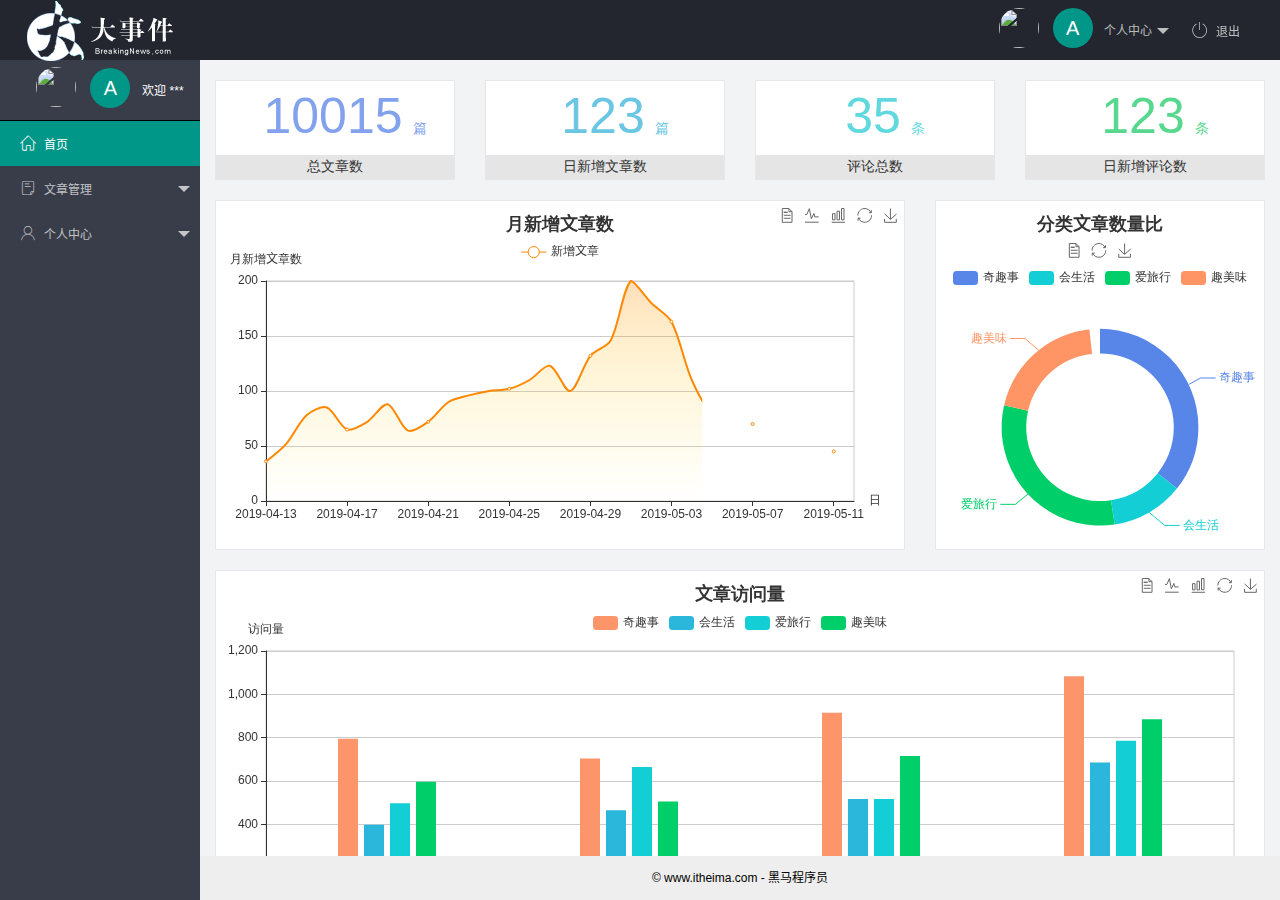
==== commit b2db38fa: "user完成userinfo部分" ====
--- a/index.html
+++ b/index.html
@@ -59,7 +59,7 @@
                     <li class="layui-nav-item">
                         <a href="javascript:;"><span class="iconfont icon-user"></span>个人中心</a>
                         <dl class="layui-nav-child">
-                            <dd><a href="javascript:;"><i class="layui-icon layui-icon-app"></i> 基本资料</a></dd>
+                            <dd><a href="./user/user_info.html" target="fm"><i class="layui-icon layui-icon-app"></i> 基本资料</a></dd>
                             <dd><a href="javascript:;"><i class="layui-icon layui-icon-app"></i> 更换头像</a></dd>
                             <dd><a href="javascript:;"><i class="layui-icon layui-icon-app"></i> 重置密码</a></dd>
                         </dl>
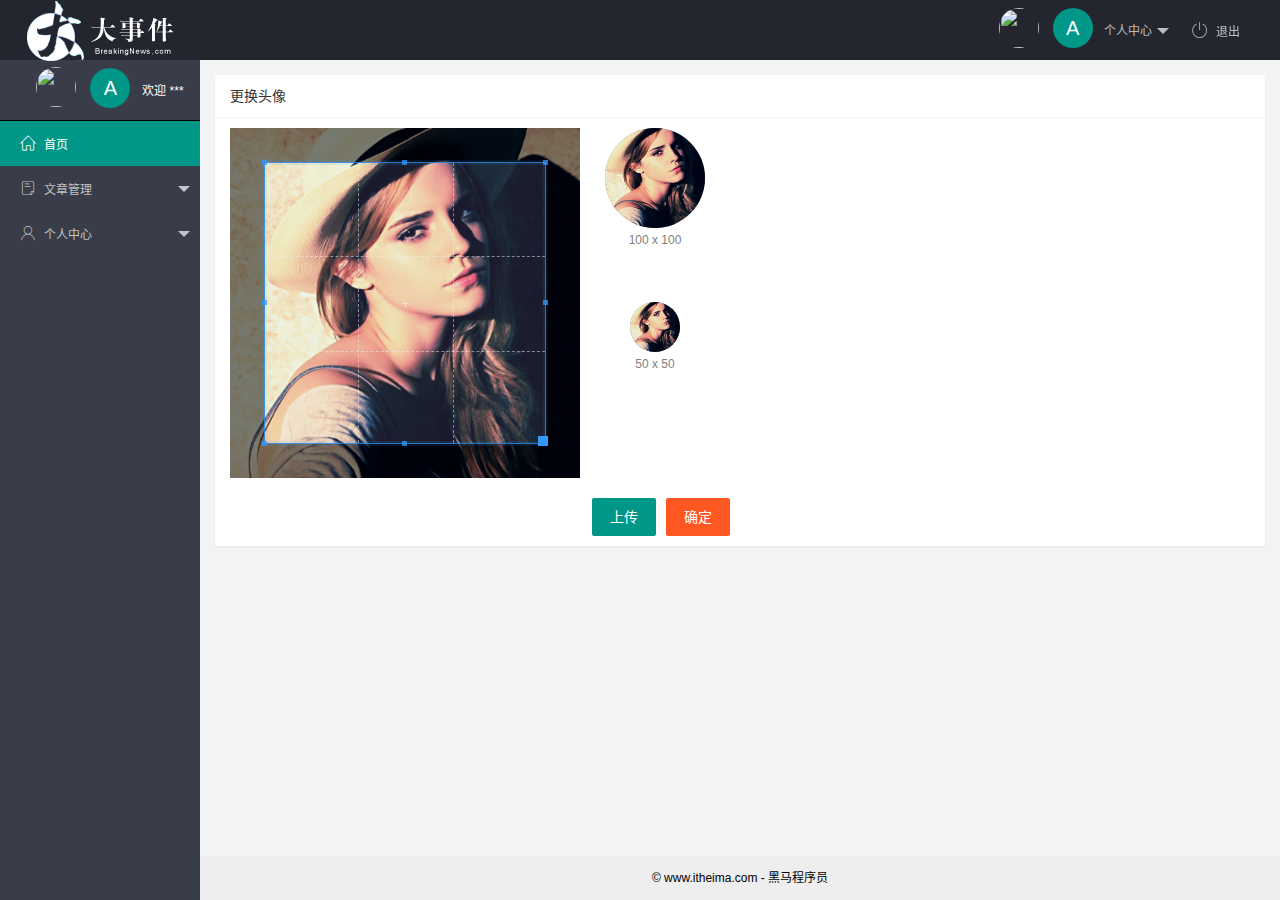
==== commit 8959a3e3: "user用户信息部分完成" ====
--- a/index.html
+++ b/index.html
@@ -60,8 +60,8 @@
                         <a href="javascript:;"><span class="iconfont icon-user"></span>个人中心</a>
                         <dl class="layui-nav-child">
                             <dd><a href="./user/user_info.html" target="fm"><i class="layui-icon layui-icon-app"></i> 基本资料</a></dd>
-                            <dd><a href="javascript:;"><i class="layui-icon layui-icon-app"></i> 更换头像</a></dd>
-                            <dd><a href="javascript:;"><i class="layui-icon layui-icon-app"></i> 重置密码</a></dd>
+                            <dd><a href="./user/user_avatar.html" target="fm"><i class="layui-icon layui-icon-app"></i> 更换头像</a></dd>
+                            <dd><a href="./user/user_pwd.html" target="fm"><i class="layui-icon layui-icon-app"></i> 重置密码</a></dd>
                         </dl>
                     </li>
                 </ul>
@@ -70,7 +70,7 @@
 
         <div class="layui-body">
             <!-- 内容主体区域 -->
-            <iframe src="./home/dashboard.html" name="fm" frameborder="0"></iframe>
+            <iframe src="./user/user_avatar.html" name="fm" frameborder="0"></iframe>
         </div>
 
         <div class="layui-footer">
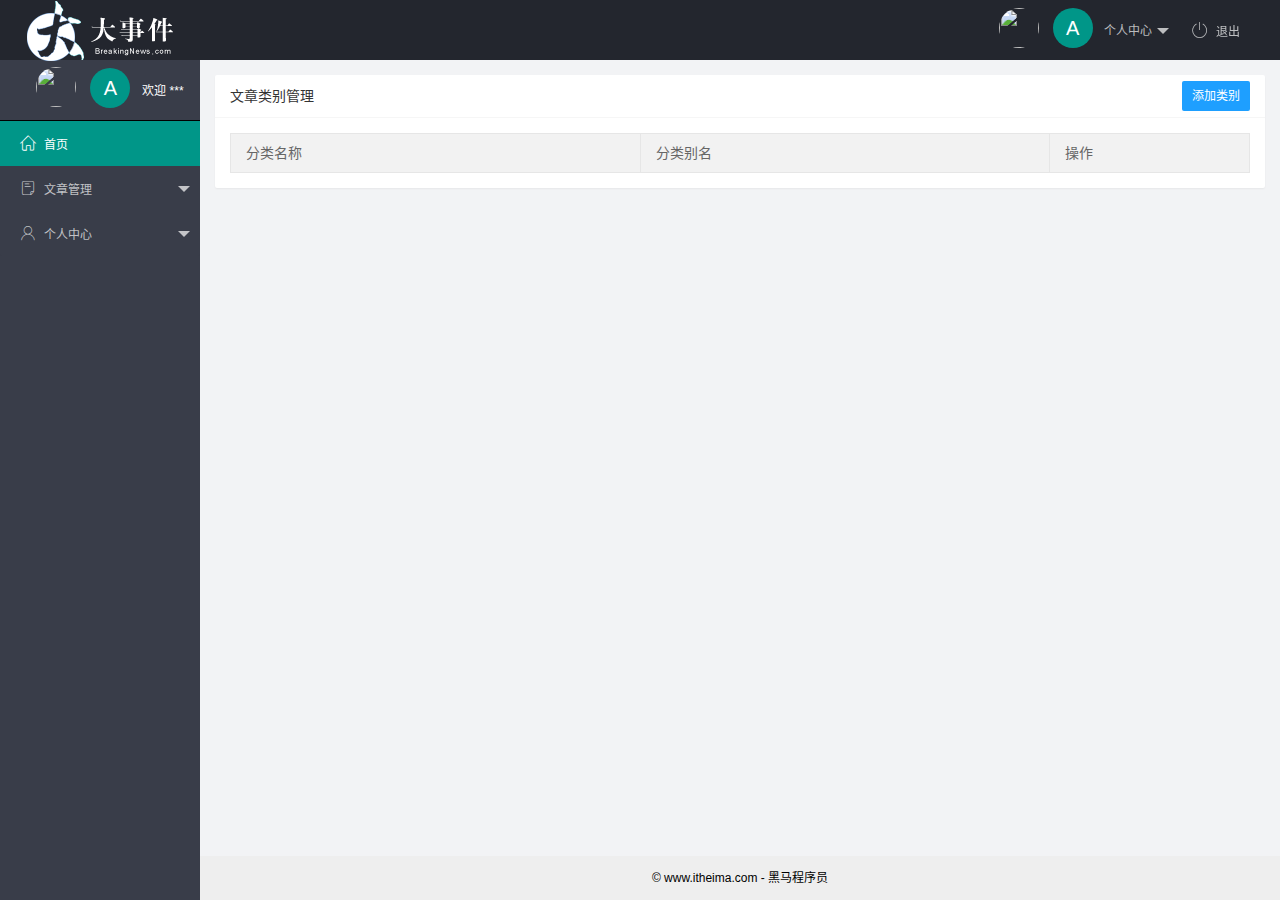
==== commit 55302b0a: "完成文章分类管理" ====
--- a/index.html
+++ b/index.html
@@ -25,9 +25,9 @@
                         个人中心
                     </a>
                     <dl class="layui-nav-child">
-                        <dd><a href="">基本资料</a></dd>
-                        <dd><a href="">更换头像</a></dd>
-                        <dd><a href="">重置密码</a></dd>
+                        <dd><a href="./user/user_info.html" target="fm">基本资料</a></dd>
+                        <dd><a href="./user/user_avatar.html" target="fm">更换头像</a></dd>
+                        <dd><a href="./user/user_pwd.html" target="fm">重置密码</a></dd>
                     </dl>
                 </li>
                 <li class="layui-nav-item">
@@ -51,7 +51,7 @@
                     <li class="layui-nav-item">
                         <a class="" href="javascript:;"><span class="iconfont icon-16"></span>文章管理</a>
                         <dl class="layui-nav-child">
-                            <dd><a href="javascript:;"><i class="layui-icon layui-icon-app"></i> 文章类别</a></dd>
+                            <dd><a href="./article/art_cate.html" target="fm"><i class="layui-icon layui-icon-app"></i> 文章类别</a></dd>
                             <dd><a href="javascript:;"><i class="layui-icon layui-icon-app"></i> 文章列表</a></dd>
                             <dd><a href="javascript:;"><i class="layui-icon layui-icon-app"></i> 文章发布</a></dd>
                         </dl>
@@ -59,9 +59,12 @@
                     <li class="layui-nav-item">
                         <a href="javascript:;"><span class="iconfont icon-user"></span>个人中心</a>
                         <dl class="layui-nav-child">
-                            <dd><a href="./user/user_info.html" target="fm"><i class="layui-icon layui-icon-app"></i> 基本资料</a></dd>
-                            <dd><a href="./user/user_avatar.html" target="fm"><i class="layui-icon layui-icon-app"></i> 更换头像</a></dd>
-                            <dd><a href="./user/user_pwd.html" target="fm"><i class="layui-icon layui-icon-app"></i> 重置密码</a></dd>
+                            <dd><a href="./user/user_info.html" target="fm"><i class="layui-icon layui-icon-app"></i>
+                                    基本资料</a></dd>
+                            <dd><a href="./user/user_avatar.html" target="fm"><i class="layui-icon layui-icon-app"></i>
+                                    更换头像</a></dd>
+                            <dd><a href="./user/user_pwd.html" target="fm"><i class="layui-icon layui-icon-app"></i>
+                                    重置密码</a></dd>
                         </dl>
                     </li>
                 </ul>
@@ -70,7 +73,7 @@
 
         <div class="layui-body">
             <!-- 内容主体区域 -->
-            <iframe src="./user/user_avatar.html" name="fm" frameborder="0"></iframe>
+            <iframe src="./article/art_cate.html" name="fm" frameborder="0"></iframe>
         </div>
 
         <div class="layui-footer">
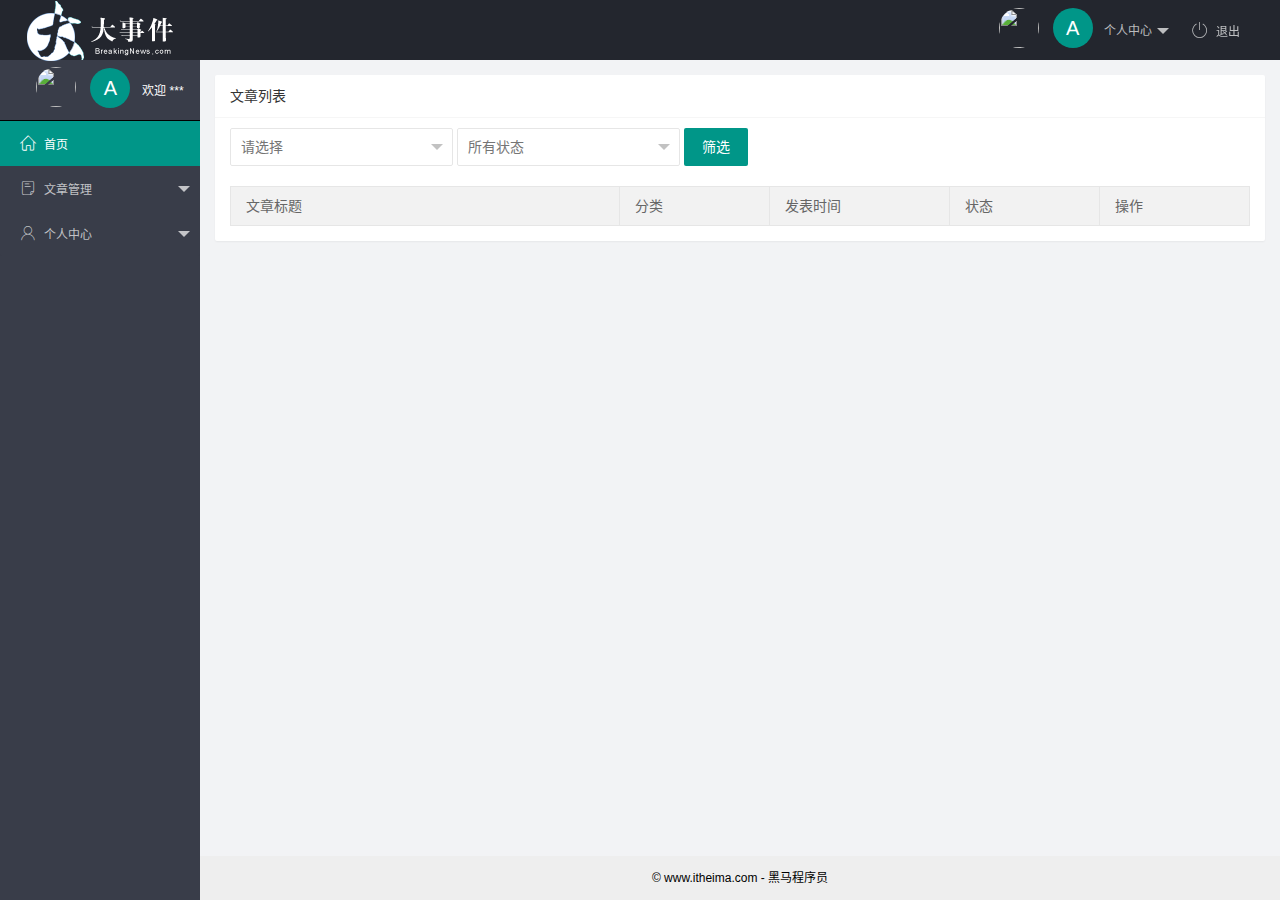
==== commit ea37d6ab: "还剩下完善自己接口对应的代码" ====
--- a/index.html
+++ b/index.html
@@ -52,8 +52,8 @@
                         <a class="" href="javascript:;"><span class="iconfont icon-16"></span>文章管理</a>
                         <dl class="layui-nav-child">
                             <dd><a href="./article/art_cate.html" target="fm"><i class="layui-icon layui-icon-app"></i> 文章类别</a></dd>
-                            <dd><a href="javascript:;"><i class="layui-icon layui-icon-app"></i> 文章列表</a></dd>
-                            <dd><a href="javascript:;"><i class="layui-icon layui-icon-app"></i> 文章发布</a></dd>
+                            <dd><a href="./article/art_list.html" target="fm"><i class="layui-icon layui-icon-app"></i> 文章列表</a></dd>
+                            <dd><a href="./article/art_pub.html" target="fm"><i class="layui-icon layui-icon-app"></i> 文章发布</a></dd>
                         </dl>
                     </li>
                     <li class="layui-nav-item">
@@ -73,7 +73,7 @@
 
         <div class="layui-body">
             <!-- 内容主体区域 -->
-            <iframe src="./article/art_cate.html" name="fm" frameborder="0"></iframe>
+            <iframe src="./article/art_list.html" name="fm" frameborder="0"></iframe>
         </div>
 
         <div class="layui-footer">
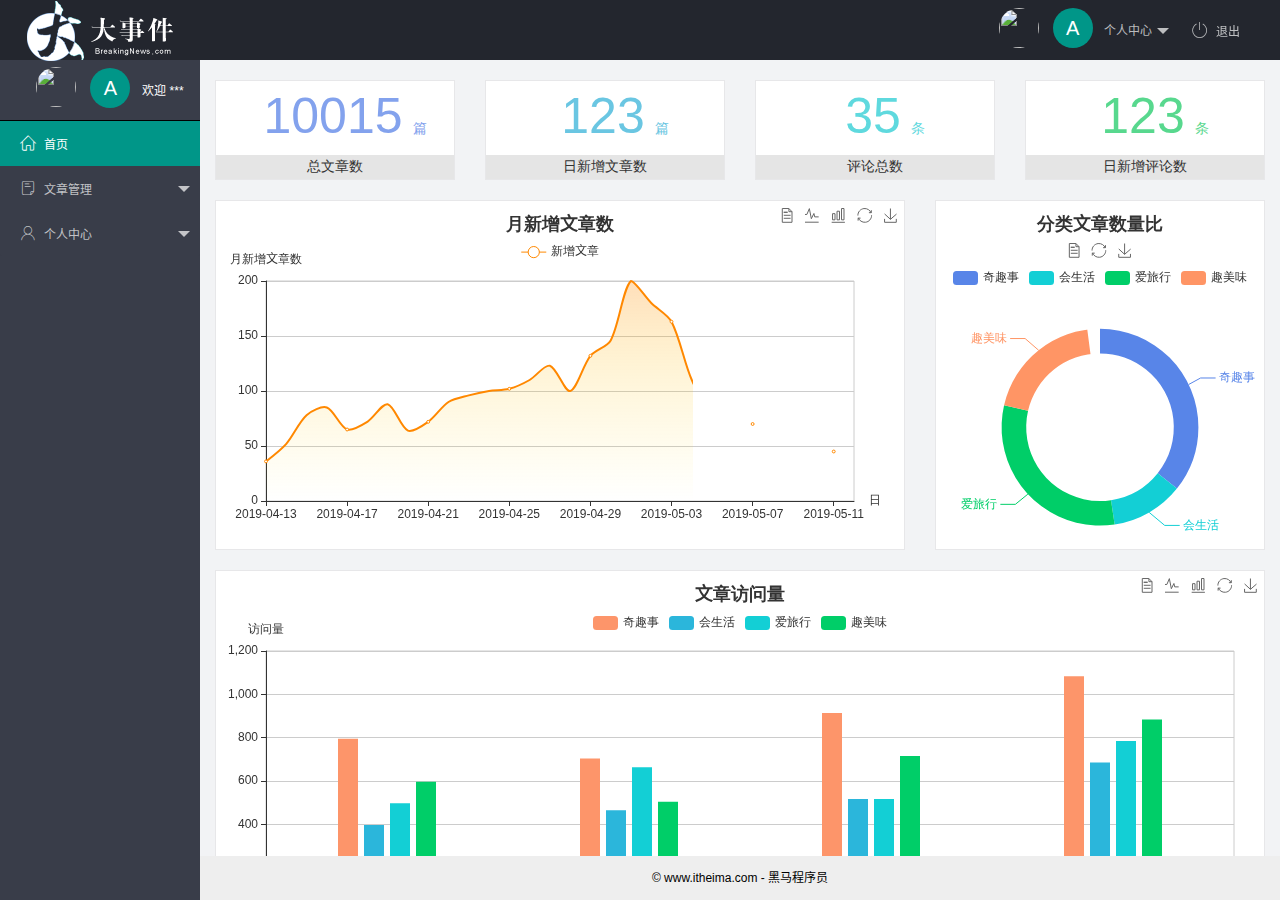
==== commit 0a384dd2: "art部分完成,但遗留问题见txt" ====
--- a/index.html
+++ b/index.html
@@ -73,7 +73,7 @@
 
         <div class="layui-body">
             <!-- 内容主体区域 -->
-            <iframe src="./article/art_list.html" name="fm" frameborder="0"></iframe>
+            <iframe src="./home/dashboard.html" name="fm" frameborder="0"></iframe>
         </div>
 
         <div class="layui-footer">
